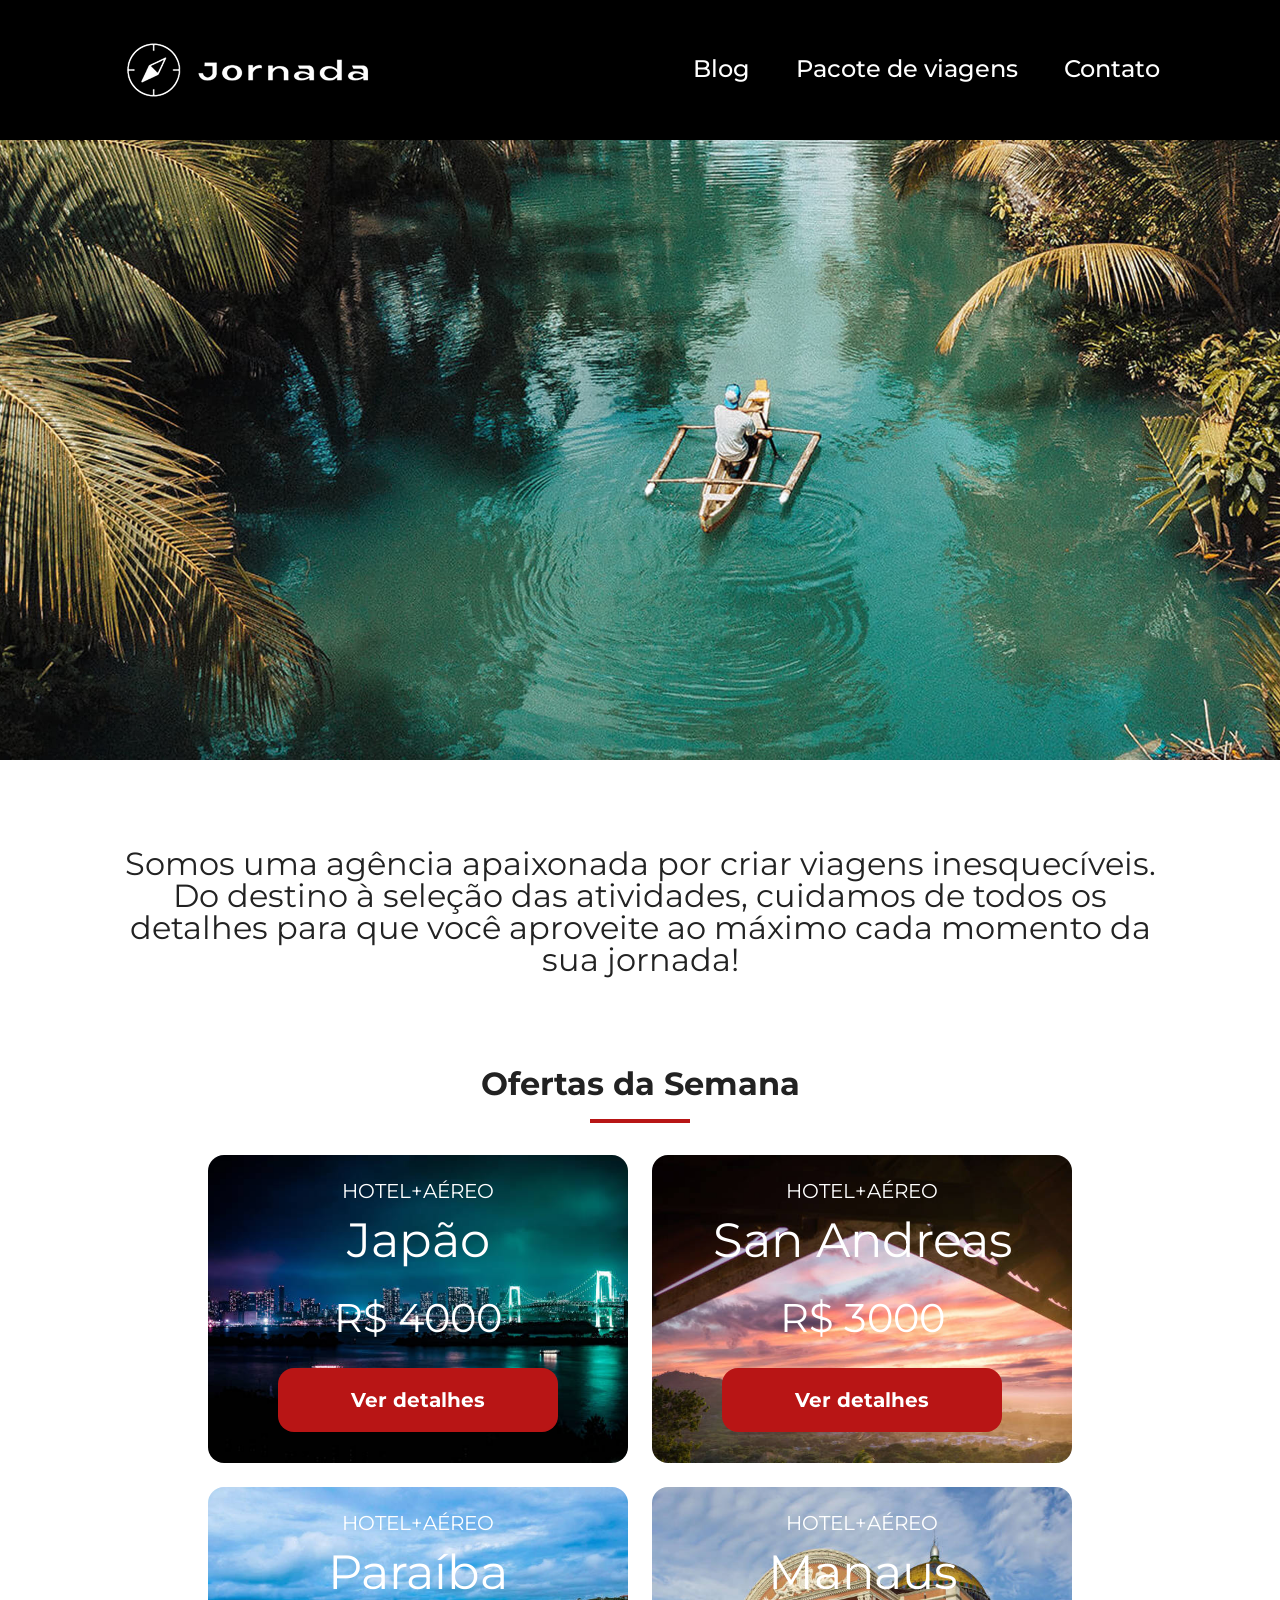
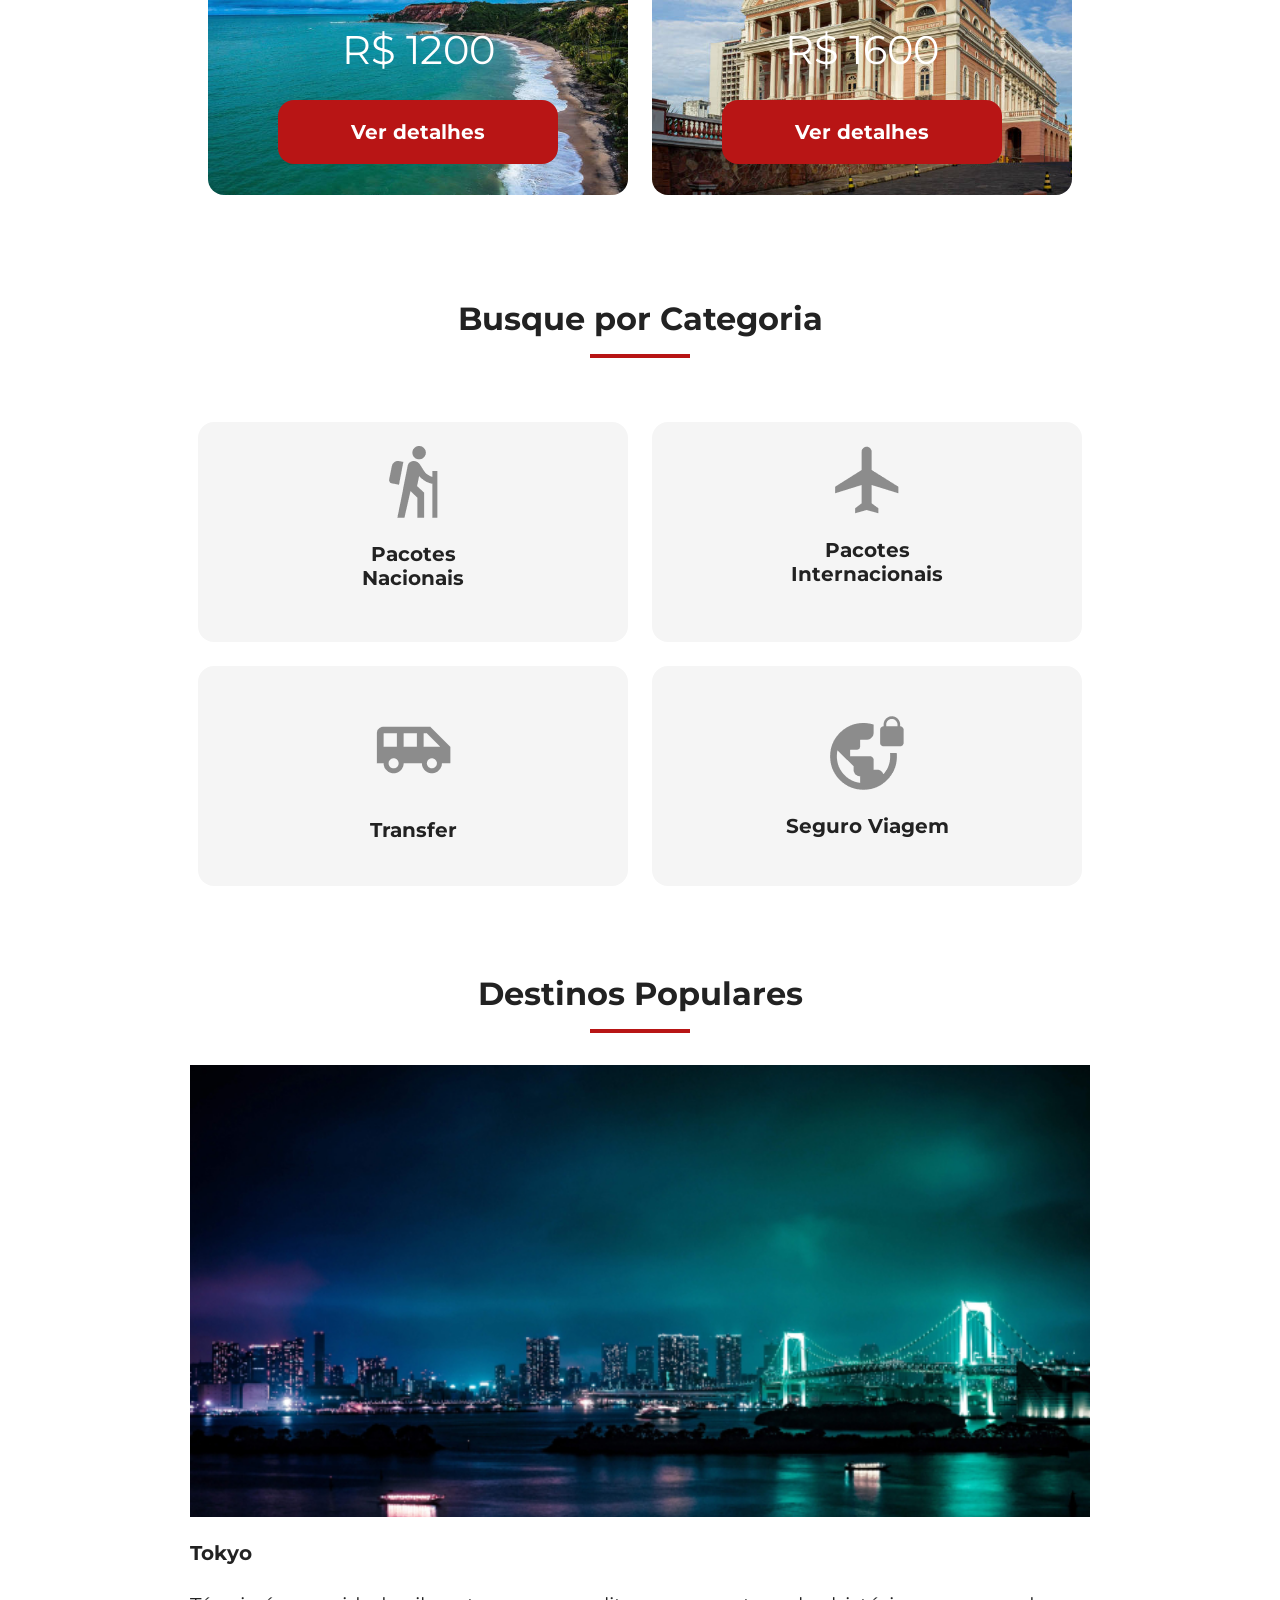
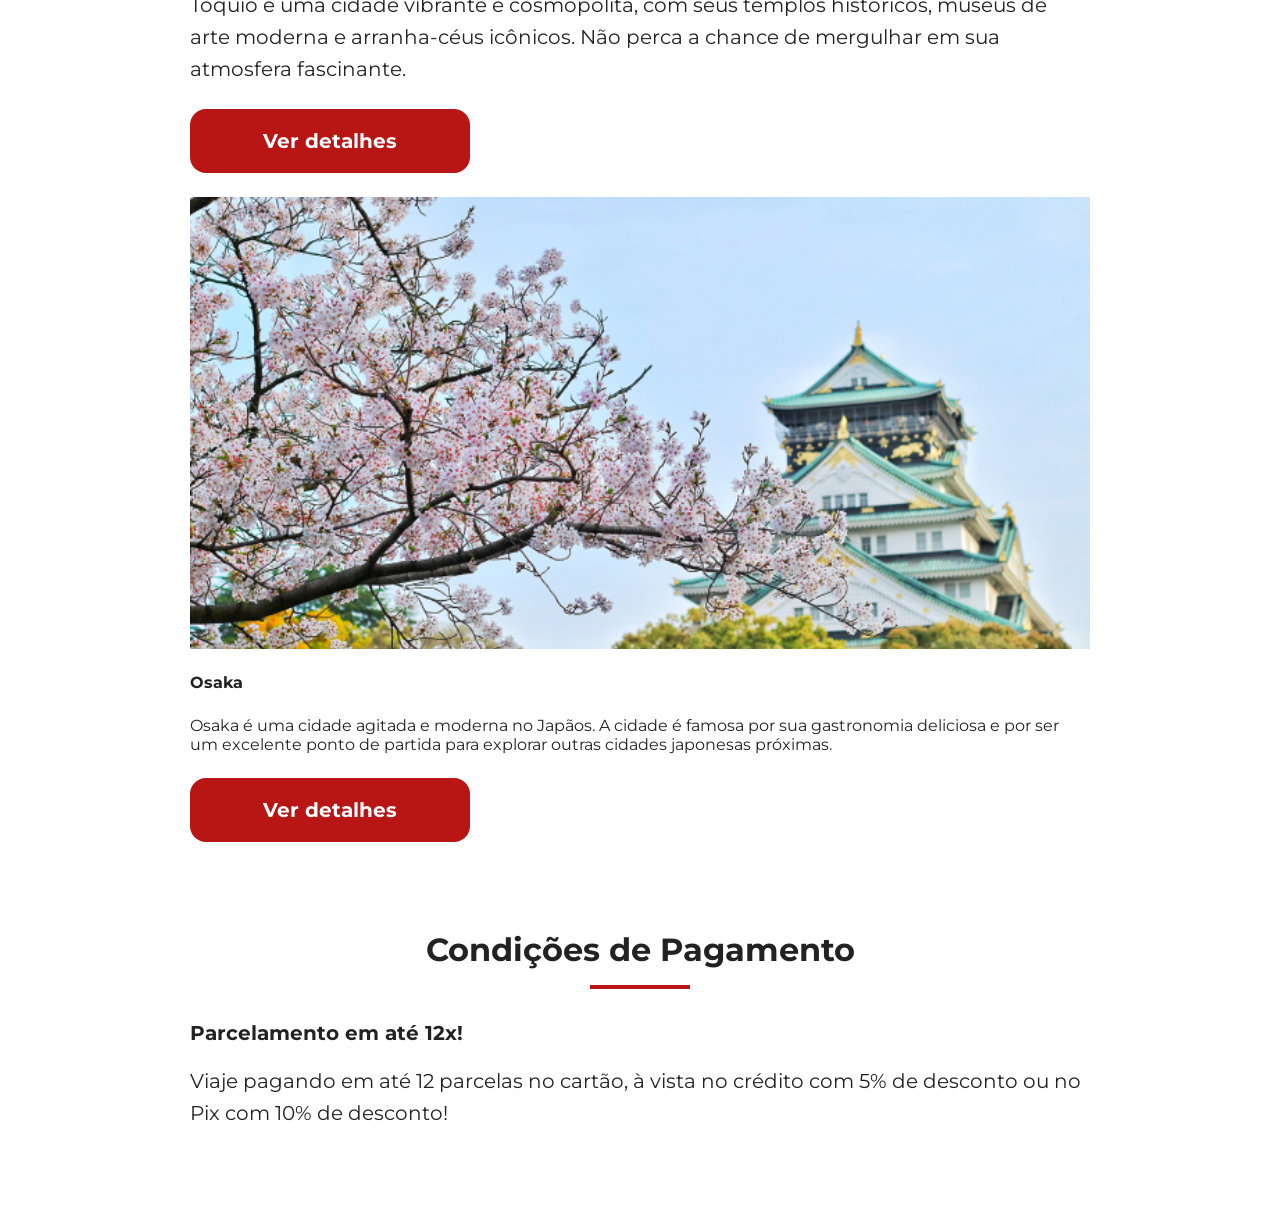
==== index.html @ ebe8dda8 "Reutiliza estilos de textos" ====
<!doctype html>
<html lang="pt-BR">
  <head>
    <meta charset="UTF-8" />
    <meta name="viewport" content="width=device-width, initial-scale=1.0" />
    <link rel="stylesheet" href="./css/style.css" />
    <title>Jornada Viagens</title>
  </head>
  <body>
    <header class="main-header">
      <a href="index.html" class="logo" title="voltar para a página inicial">
        <img
          class="img-mobile"
          src="./img/bussola-jornada-branca.png"
          alt="Bussola do logo Jornada Viagens na cor branca"
        />
        <img
          class="img-desktop"
          src="./img/bussola-texto-jornada-branca.png"
          alt="Logo Jornada Viagens na cor branca"
        />
      </a>
      <div class="navigation-menu">
        <label for="menu">
          <img src="./img/menu.png" alt="menu" />
        </label>
        <input type="checkbox" id="menu" hidden />
        <nav>
          <ul class="list-links">
            <li>
              <a href="blog.html" target="_blank" title="Acessar o blog"
                >Blog</a
              >
            </li>
            <li>
              <a
                href="pacotes.html"
                target="_blank"
                title="Ver pacotes de viagem"
                >Pacote de viagens</a
              >
            </li>
            <li>
              <a href="contato.html" target="_blank" title="Entrar em contato"
                >Contato</a
              >
            </li>
          </ul>
        </nav>
      </div>
    </header>
    <section class="hero">
      <div class="hero-img"></div>
      <h2>
        Somos uma agência apaixonada por criar viagens inesquecíveis. Do destino
        à seleção das atividades, cuidamos de todos os detalhes para que você
        aproveite ao máximo cada momento da sua jornada!
      </h2>
    </section>
    <section class="offers">
      <div class="section-title">
        <h2>Ofertas da Semana</h2>
        <hr />
      </div>
      <div class="offers-cards">
        <article class="card japao">
          <header>
            <p>HOTEL+AÉREO</p>
            <h3>
              Japão <br />
              <span>R$ 4000</span>
            </h3>
          </header>
          <footer>
            <a href="#" class="button">Ver detalhes</a>
          </footer>
        </article>
        <article class="card san-andreas">
          <header>
            <p>HOTEL+AÉREO</p>
            <h3>
              San Andreas <br />
              <span>R$ 3000</span>
            </h3>
          </header>
          <footer>
            <a href="#" class="button">Ver detalhes</a>
          </footer>
        </article>
        <article class="card paraiba">
          <header>
            <p>HOTEL+AÉREO</p>
            <h3>
              Paraíba <br />
              <span>R$ 1200</span>
            </h3>
          </header>
          <footer>
            <a href="#" class="button">Ver detalhes</a>
          </footer>
        </article>
        <article class="card manaus">
          <header>
            <p>HOTEL+AÉREO</p>
            <h3>
              Manaus <br />
              <span>R$ 1600</span>
            </h3>
          </header>
          <footer>
            <a href="#" class="button">Ver detalhes</a>
          </footer>
        </article>
      </div>
    </section>
    <section class="categories">
      <div class="section-title">
        <h2>Busque por Categoria</h2>
        <hr />
      </div>
      <div class="categories-cards">
        <a
          class="card"
          href="#"
          target="_blank"
          title="Busque pela categoria Pacotes Nacionais"
        >
          <img
            src="img/icone-caminhada.png"
            alt="ícone cinza representando uma pessoa fazendo tracking"
          />
          <h3 class="content-title">
            Pacotes <br />
            Nacionais
          </h3>
        </a>

        <a
          class="card"
          href="#"
          target="_blank"
          title="Busque pela categoria Pacotes Internacionais"
        >
          <img
            src="img/icone-aviao.png"
            alt="ícone cinza representando um avião"
          />
          <h3 class="content-title">
            Pacotes <br />
            Internacionais
          </h3>
        </a>
        <a
          class="card single-line transfer"
          href="#"
          target="_blank"
          title="Busque pela categoria Transfer"
        >
          <img
            src="img/icone-onibus.png"
            alt="ícone cinza representando um ônibus"
          />
          <h3 class="content-title">Transfer</h3>
        </a>
        <a
          class="card single-line"
          href="#"
          target="_blank"
          title="Busque pela categoria Seguro Viagem"
        >
          <img
            src="img/icone-planeta.png"
            alt="ícone cinza representando o planeta terra com um cadeado"
          />
          <h3 class="content-title">Seguro Viagem</h3>
        </a>
      </div>
    </section>
    <section class="destinations">
      <div class="section-title">
        <h2>Destinos Populares</h2>
        <hr />
      </div>
      <div class="destination-items">
        <article class="item tokyo">
          <header>
            <div class="img-item"></div>
            <h4 class="content-title">Tokyo</h4>
          </header>
          <p class="content-text">
            Tóquio é uma cidade vibrante e cosmopolita, com seus templos
            históricos, museus de arte moderna e arranha-céus icônicos. Não
            perca a chance de mergulhar em sua atmosfera fascinante.
          </p>
          <footer>
            <a
              href="#"
              class="button"
              target="_blank"
              title="Veja mais detalhes do destino Tokyo"
              >Ver detalhes</a
            >
          </footer>
        </article>
        <article class="item osaka">
          <header>
            <div class="img-item"></div>
            <h4>Osaka</h4>
          </header>
          <p>
            Osaka é uma cidade agitada e moderna no Japãos. A cidade é famosa
            por sua gastronomia deliciosa e por ser um excelente ponto de
            partida para explorar outras cidades japonesas próximas.
          </p>
          <footer>
            <a
              href="#"
              class="button"
              target="_blank"
              title="Veja mais detalhes do destino Osaka"
              >Ver detalhes</a
            >
          </footer>
        </article>
      </div>
    </section>
    <section class="payments">
      <div class="section-title">
        <h2>Condições de Pagamento</h2>
        <hr />
      </div>
      <div class="text-content">
        <h3 class="content-title">Parcelamento em até 12x!</h3>
        <p class="content-text">
          Viaje pagando em até 12 parcelas no cartão, à vista no crédito com 5%
          de desconto ou no Pix com 10% de desconto!
        </p>
      </div>
      <div class="image-content">
        <div class="image bag"></div>
        <div class="image passport"></div>
        <div class="image people"></div>
      </div>
    </section>
  </body>
</html>
---- css/style.css ----
@import url(global.css);
@import url(header.css);
@import url(hero.css);
@import url(offers.css);
@import url(categories.css);
@import url(destinations.css);
@import url(payments.css);
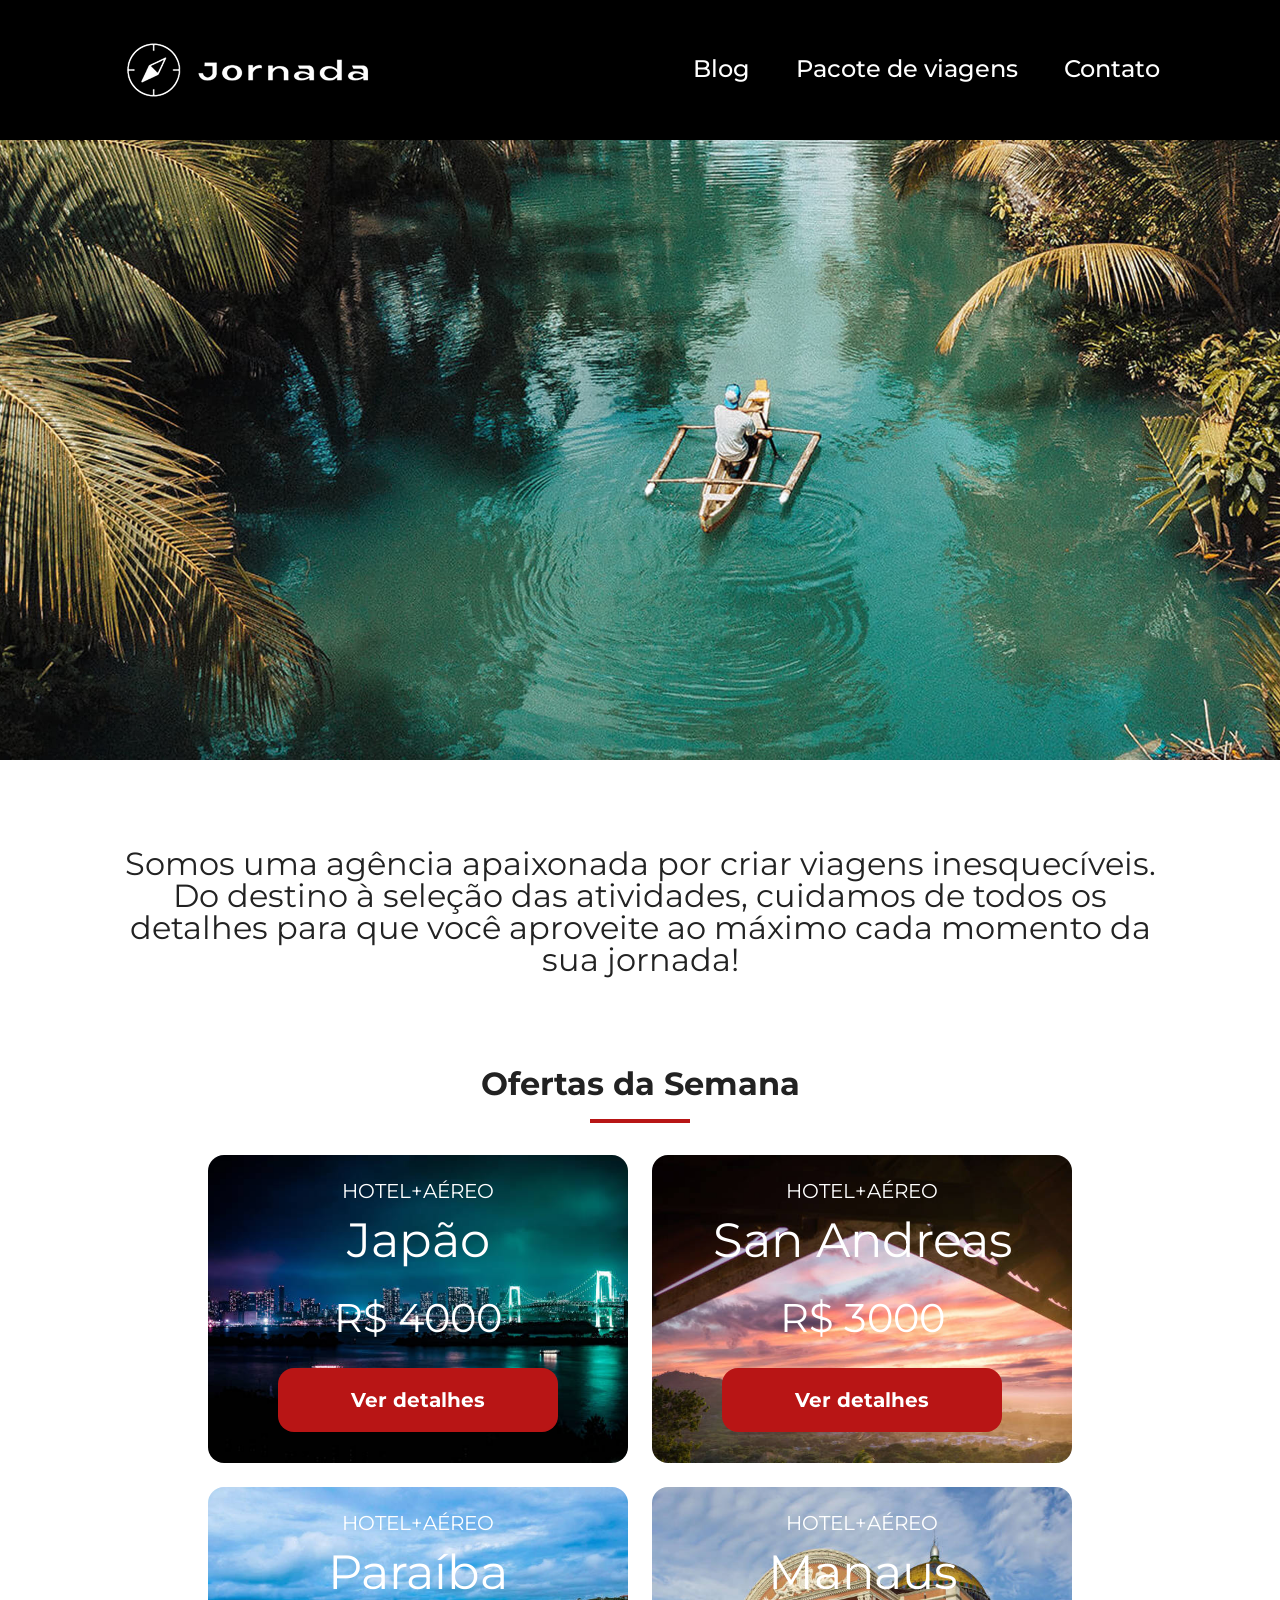
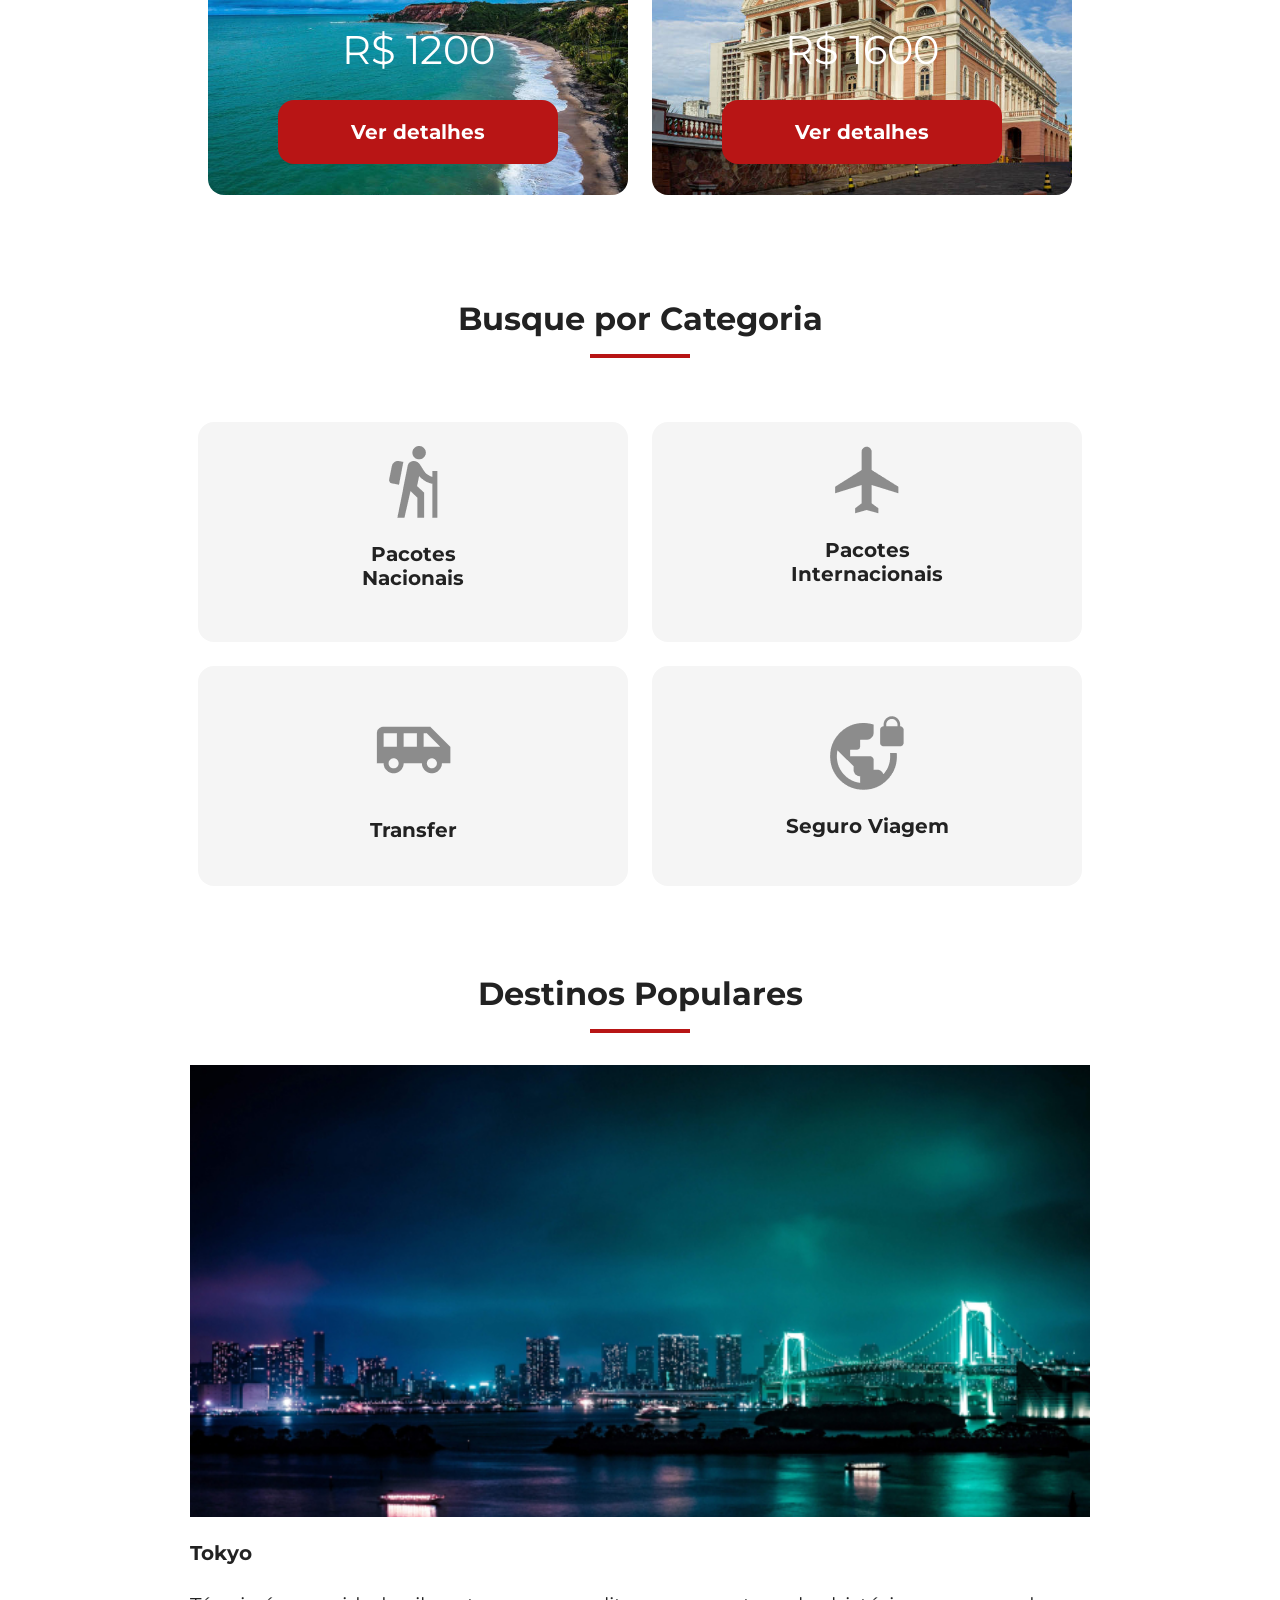
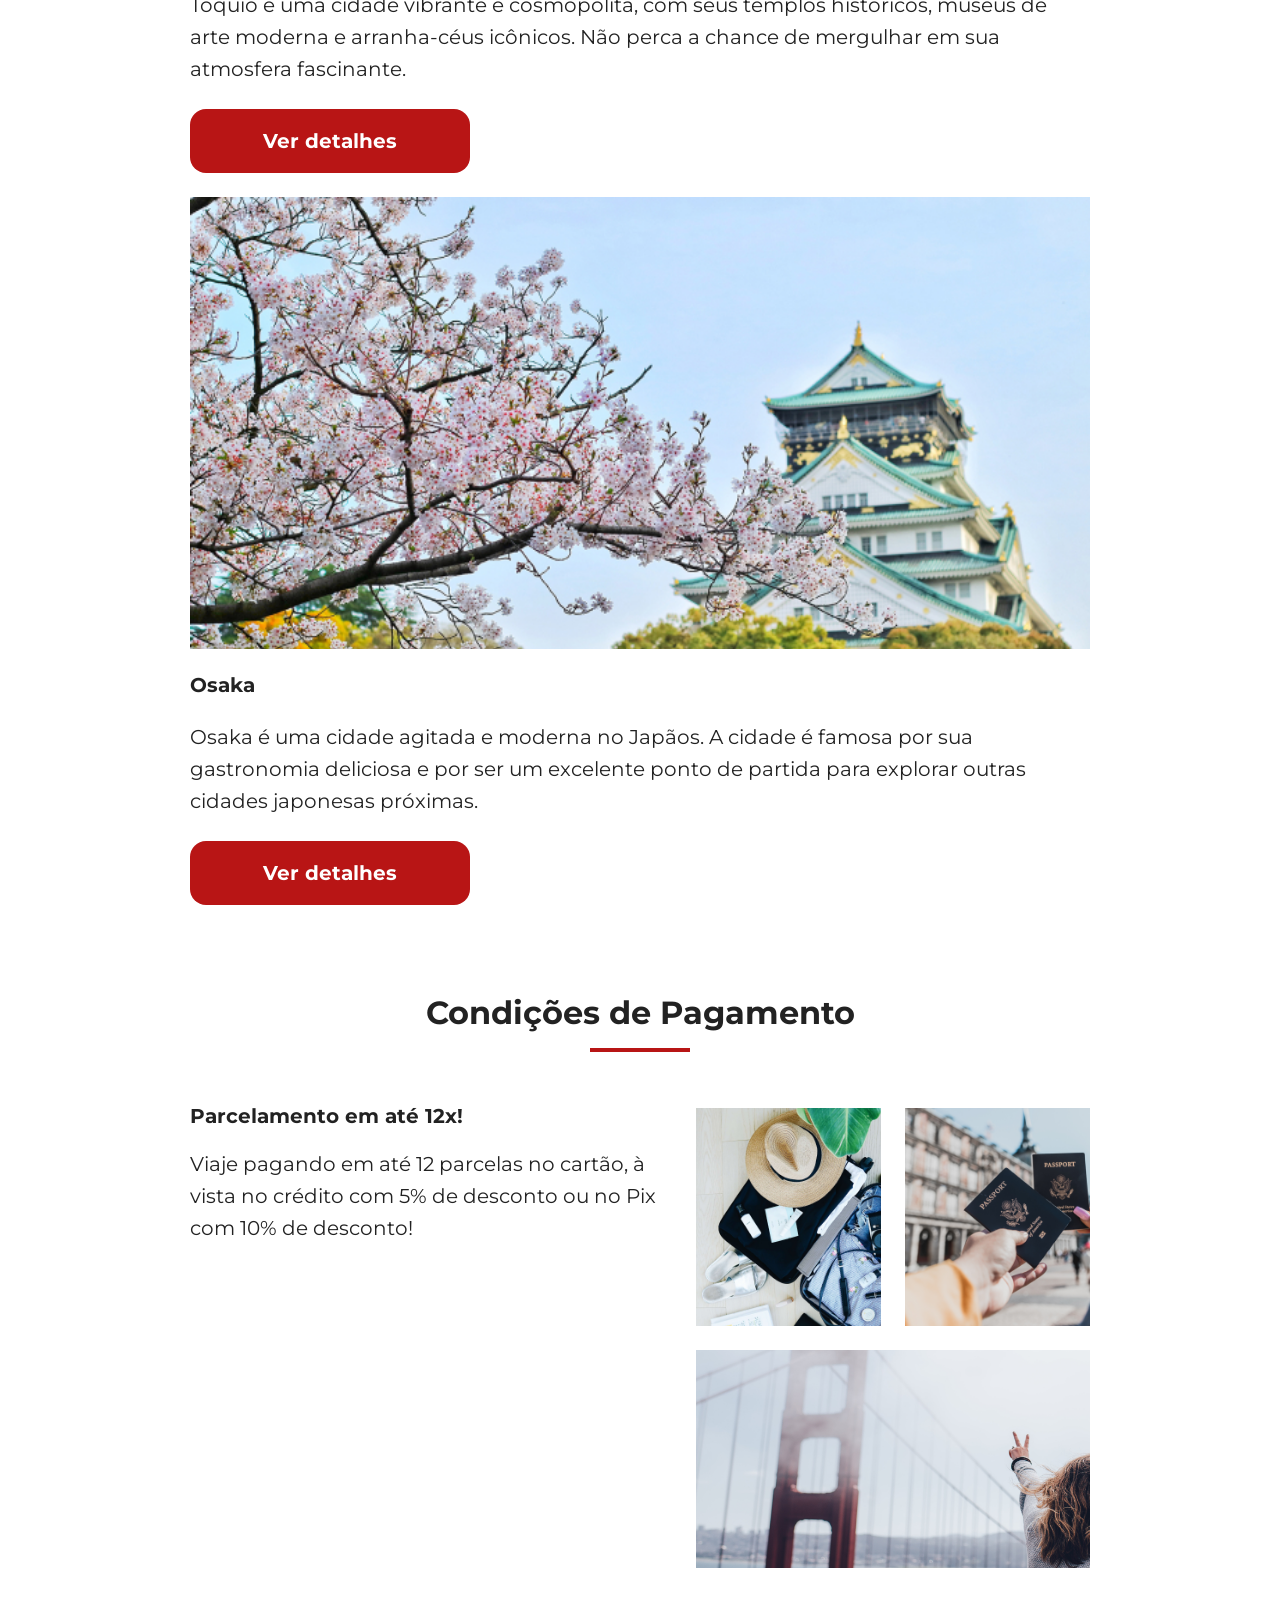
==== commit d8e36bc7: "Finaliza sessao de condicao de pagamentos" ====
--- a/index.html
+++ b/index.html
@@ -205,9 +205,9 @@
         <article class="item osaka">
           <header>
             <div class="img-item"></div>
-            <h4>Osaka</h4>
-          </header>
-          <p>
+            <h4 class="content-title">Osaka</h4>
+          </header>
+          <p class="content-text">
             Osaka é uma cidade agitada e moderna no Japãos. A cidade é famosa
             por sua gastronomia deliciosa e por ser um excelente ponto de
             partida para explorar outras cidades japonesas próximas.
@@ -229,17 +229,19 @@
         <h2>Condições de Pagamento</h2>
         <hr />
       </div>
-      <div class="text-content">
-        <h3 class="content-title">Parcelamento em até 12x!</h3>
-        <p class="content-text">
-          Viaje pagando em até 12 parcelas no cartão, à vista no crédito com 5%
-          de desconto ou no Pix com 10% de desconto!
-        </p>
-      </div>
-      <div class="image-content">
-        <div class="image bag"></div>
-        <div class="image passport"></div>
-        <div class="image people"></div>
+      <div class="content-container">
+        <div class="text-content">
+          <h3 class="content-title">Parcelamento em até 12x!</h3>
+          <p class="content-text">
+            Viaje pagando em até 12 parcelas no cartão, à vista no crédito com
+            5% de desconto ou no Pix com 10% de desconto!
+          </p>
+        </div>
+        <div class="image-gallery">
+          <div class="image bag"></div>
+          <div class="image passport"></div>
+          <div class="image people colspan-2"></div>
+        </div>
       </div>
     </section>
   </body>
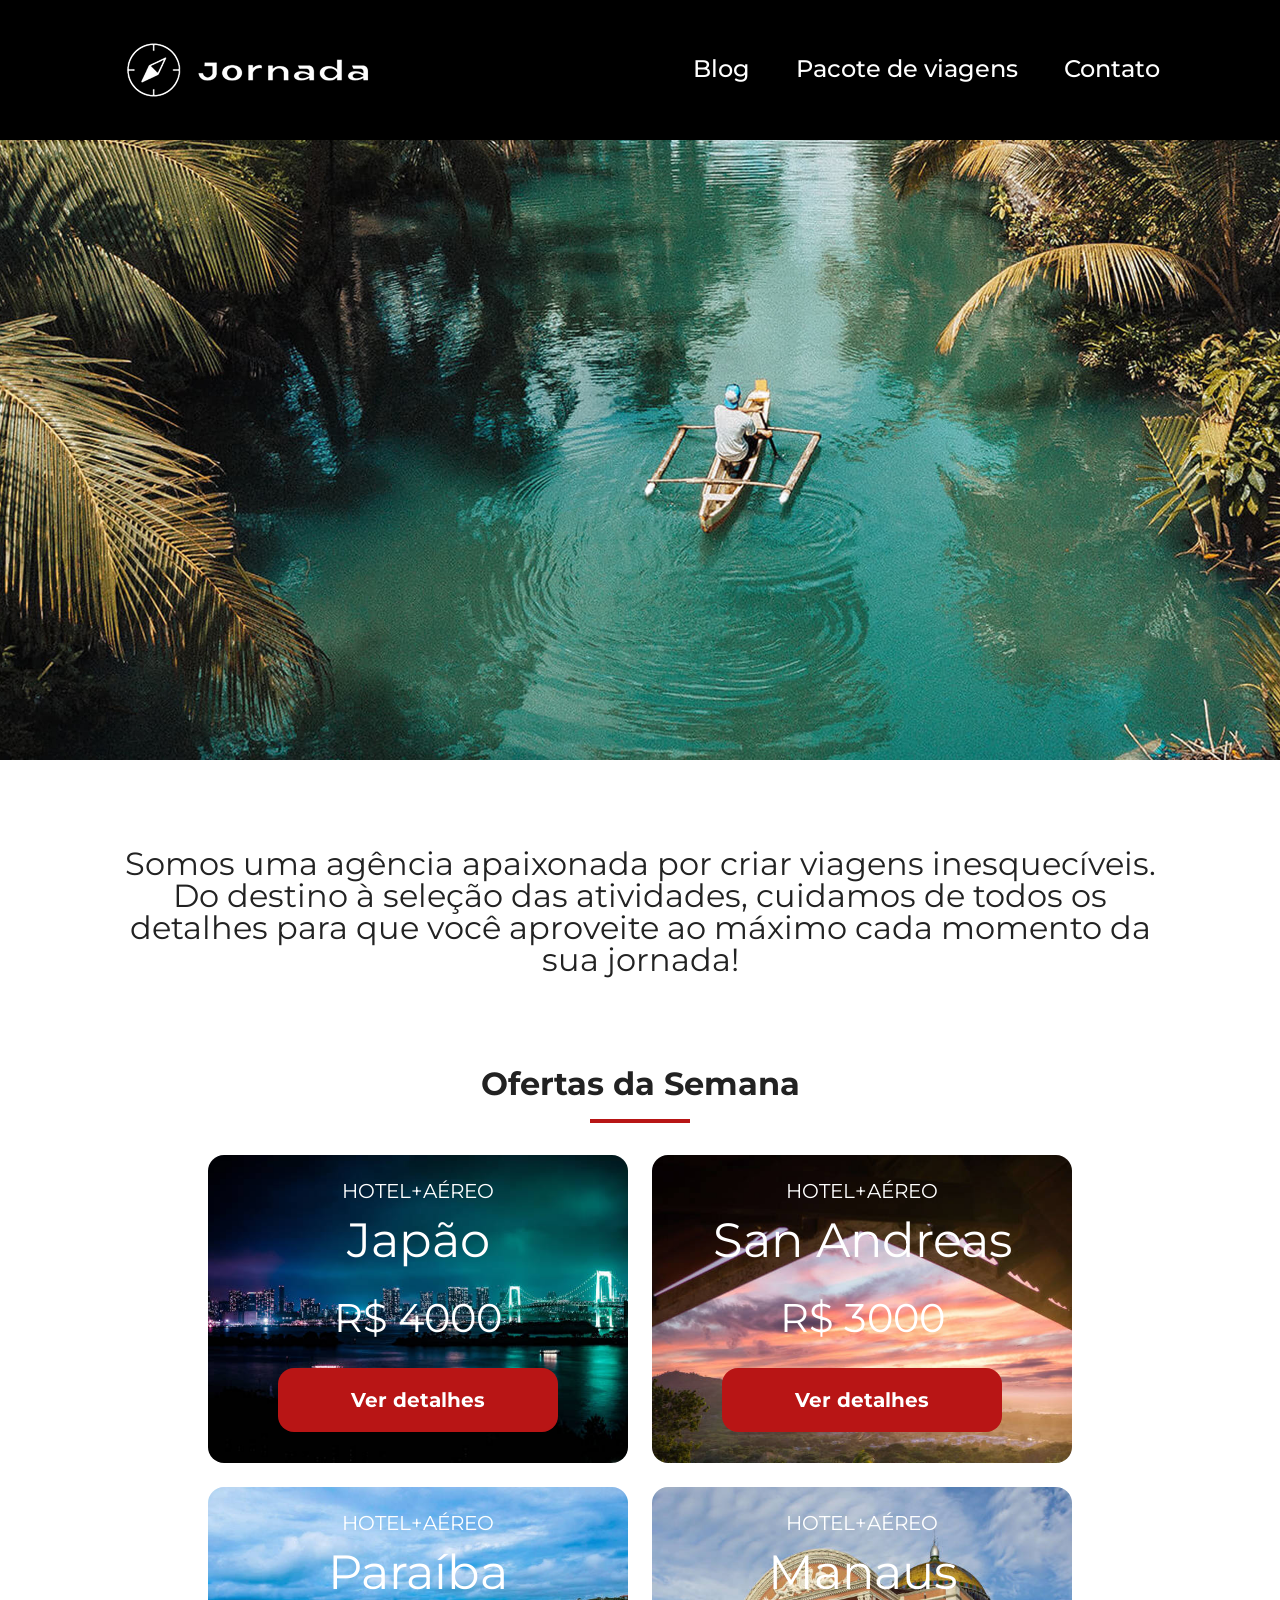
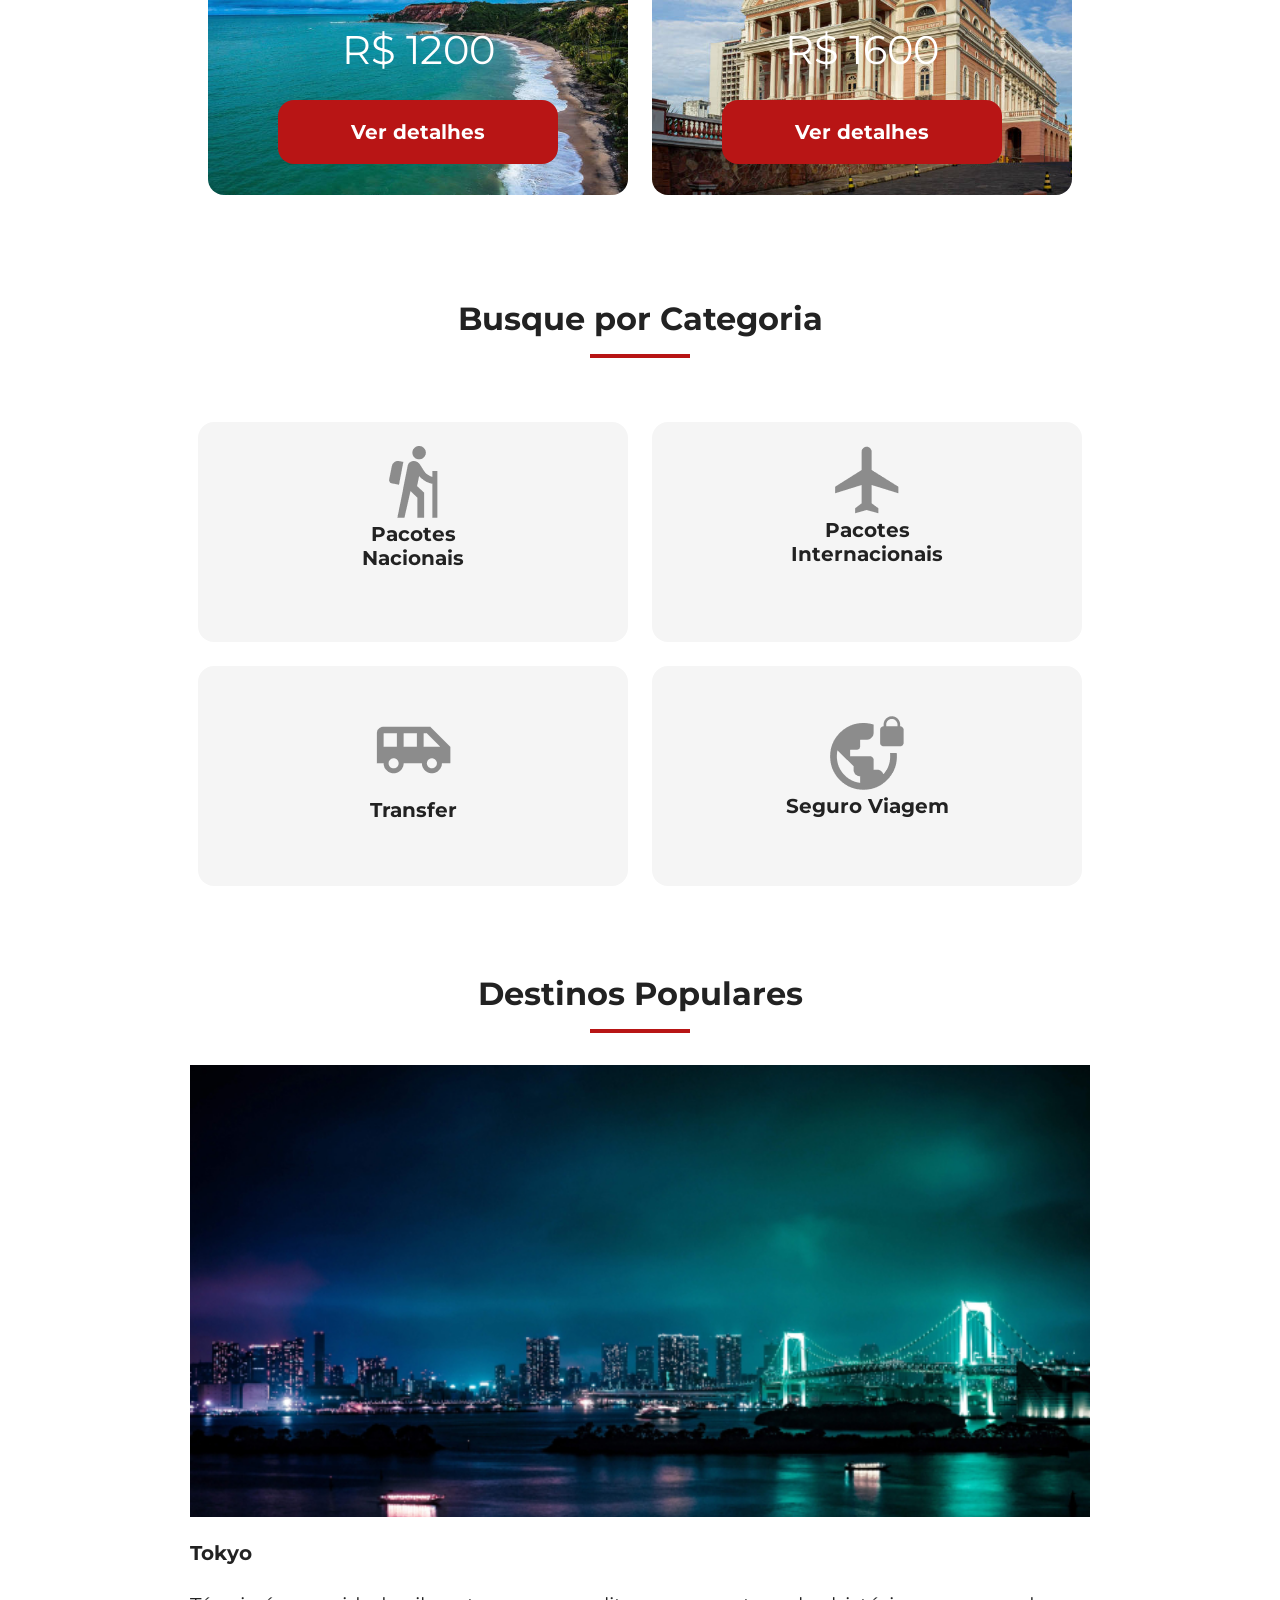
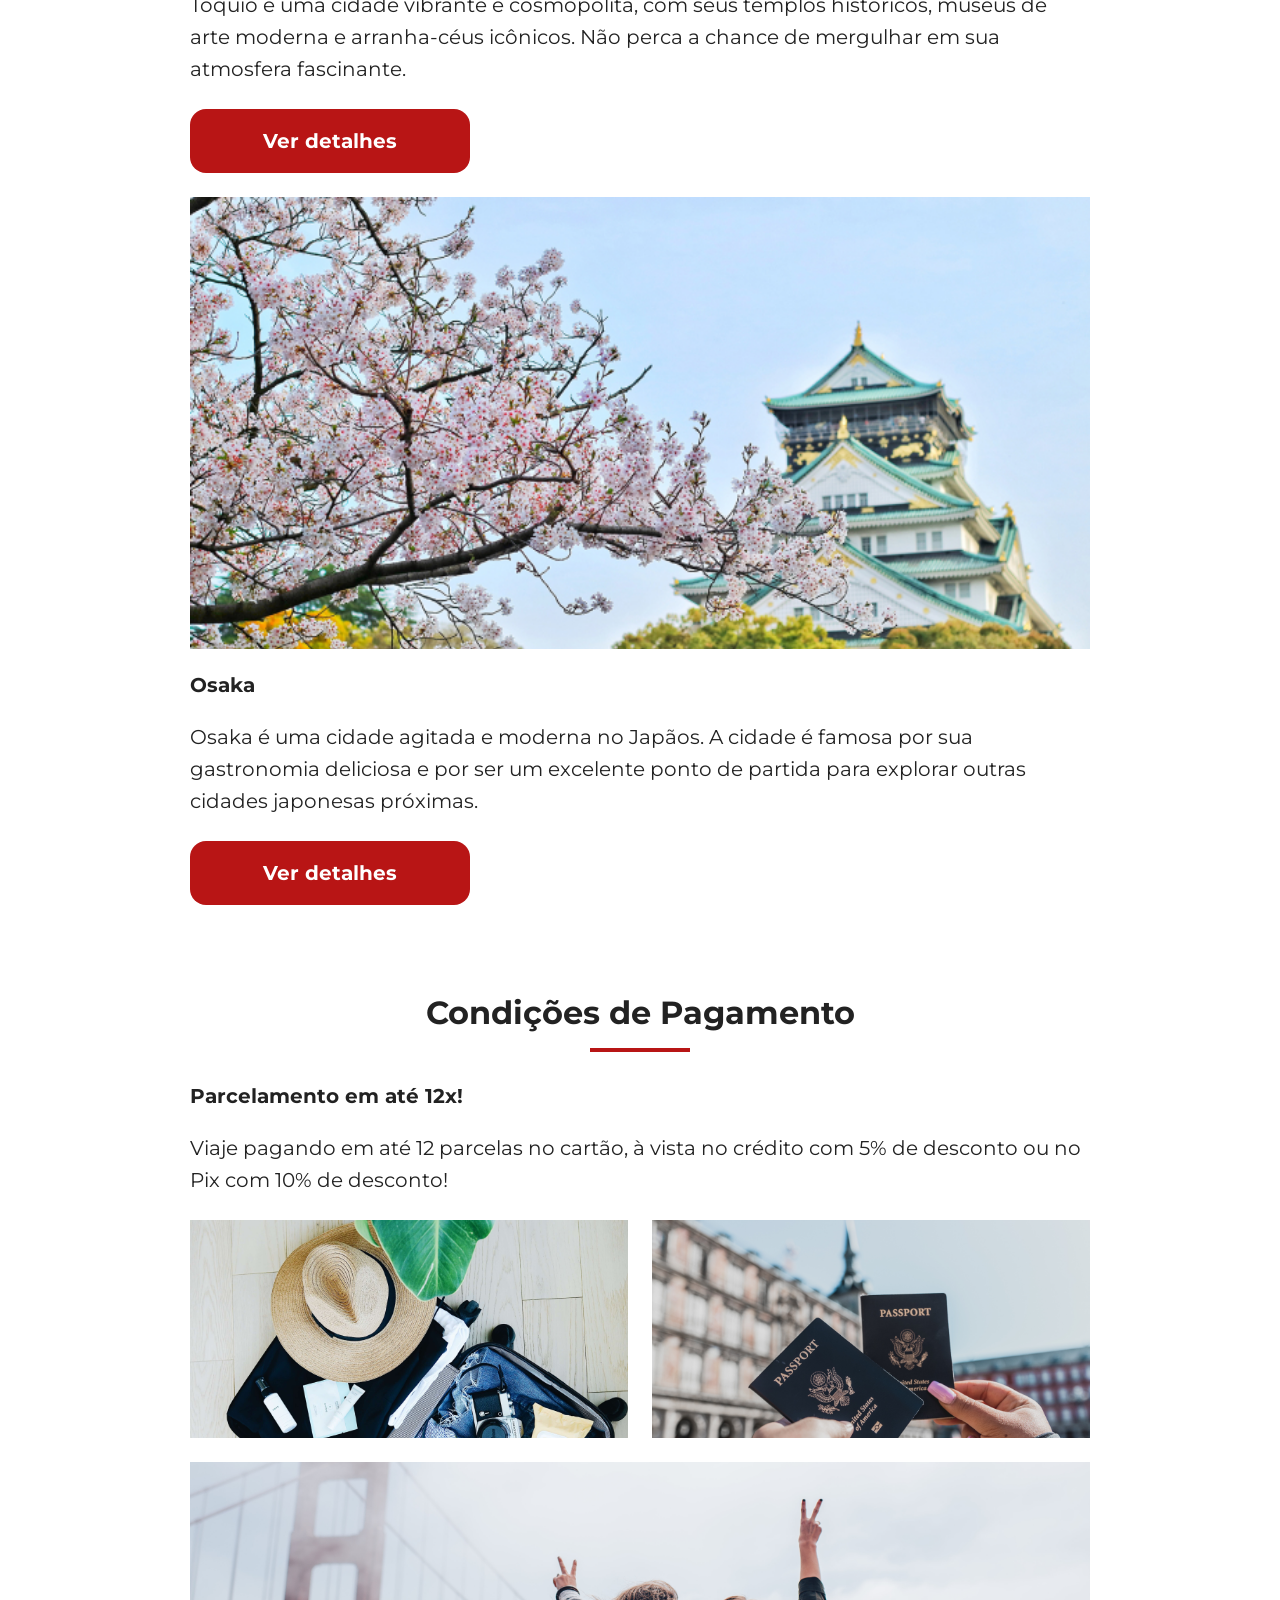
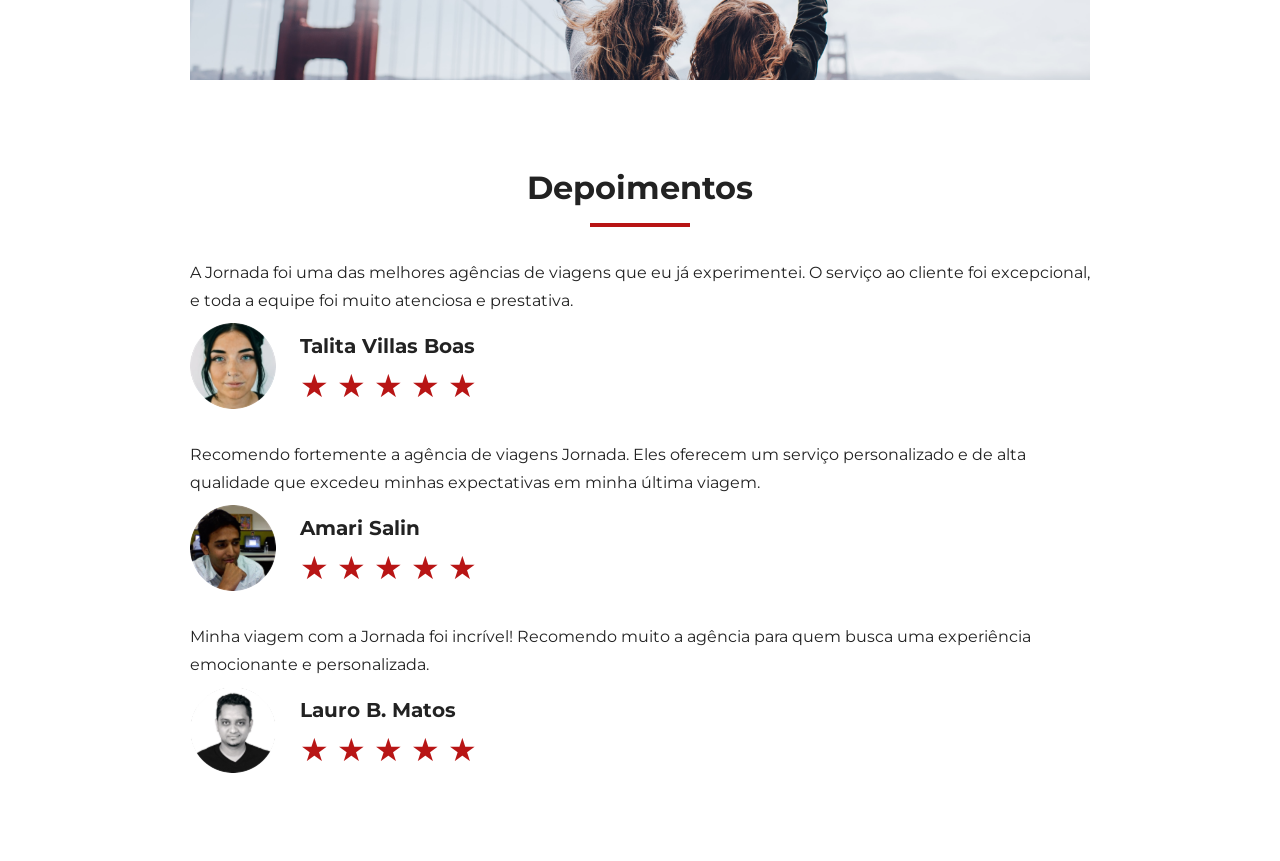
==== commit b081eb15: "Finaliza estilos do mobile" ====
--- a/index.html
+++ b/index.html
@@ -244,5 +244,87 @@
         </div>
       </div>
     </section>
+    <section class="testimonials">
+      <div class="section-title">
+        <h2>Depoimentos</h2>
+        <hr />
+      </div>
+      <div class="testimonial-container">
+        <article>
+          <header>
+            <p>
+              A Jornada foi uma das melhores agências de viagens que eu já
+              experimentei. O serviço ao cliente foi excepcional, e toda a
+              equipe foi muito atenciosa e prestativa.
+            </p>
+          </header>
+          <footer>
+            <img
+              src="img/avatar-talita.png"
+              alt="imagem de perfil da cliente Talita Villas Boas"
+            />
+            <div class="profile-content">
+              <h4>Talita Villas Boas</h4>
+              <div class="rating">
+                <span class="star"> ★ </span>
+                <span class="star"> ★ </span>
+                <span class="star"> ★ </span>
+                <span class="star"> ★ </span>
+                <span class="star"> ★ </span>
+              </div>
+            </div>
+          </footer>
+        </article>
+        <article>
+          <header>
+            <p>
+              Recomendo fortemente a agência de viagens Jornada. Eles oferecem
+              um serviço personalizado e de alta qualidade que excedeu minhas
+              expectativas em minha última viagem.
+            </p>
+          </header>
+          <footer>
+            <img
+              src="img/avatar-amari.png"
+              alt="imagem de perfil do cliente Amari Salin"
+            />
+            <div class="profile-content">
+              <h4>Amari Salin</h4>
+              <div class="rating">
+                <span class="star"> ★ </span>
+                <span class="star"> ★ </span>
+                <span class="star"> ★ </span>
+                <span class="star"> ★ </span>
+                <span class="star"> ★ </span>
+              </div>
+            </div>
+          </footer>
+        </article>
+        <article>
+          <header>
+            <p>
+              Minha viagem com a Jornada foi incrível! Recomendo muito a agência
+              para quem busca uma experiência emocionante e personalizada.
+            </p>
+          </header>
+          <footer>
+            <img
+              src="img/avatar-lauro.png"
+              alt="imagem de perfil do cliente Lauro B. Matos"
+            />
+            <div class="profile-content">
+              <h4>Lauro B. Matos</h4>
+              <div class="rating">
+                <span class="star"> ★ </span>
+                <span class="star"> ★ </span>
+                <span class="star"> ★ </span>
+                <span class="star"> ★ </span>
+                <span class="star"> ★ </span>
+              </div>
+            </div>
+          </footer>
+        </article>
+      </div>
+    </section>
   </body>
 </html>
--- a/css/style.css
+++ b/css/style.css
@@ -5,3 +5,4 @@
 @import url(categories.css);
 @import url(destinations.css);
 @import url(payments.css);
+@import url(testimonials.css);
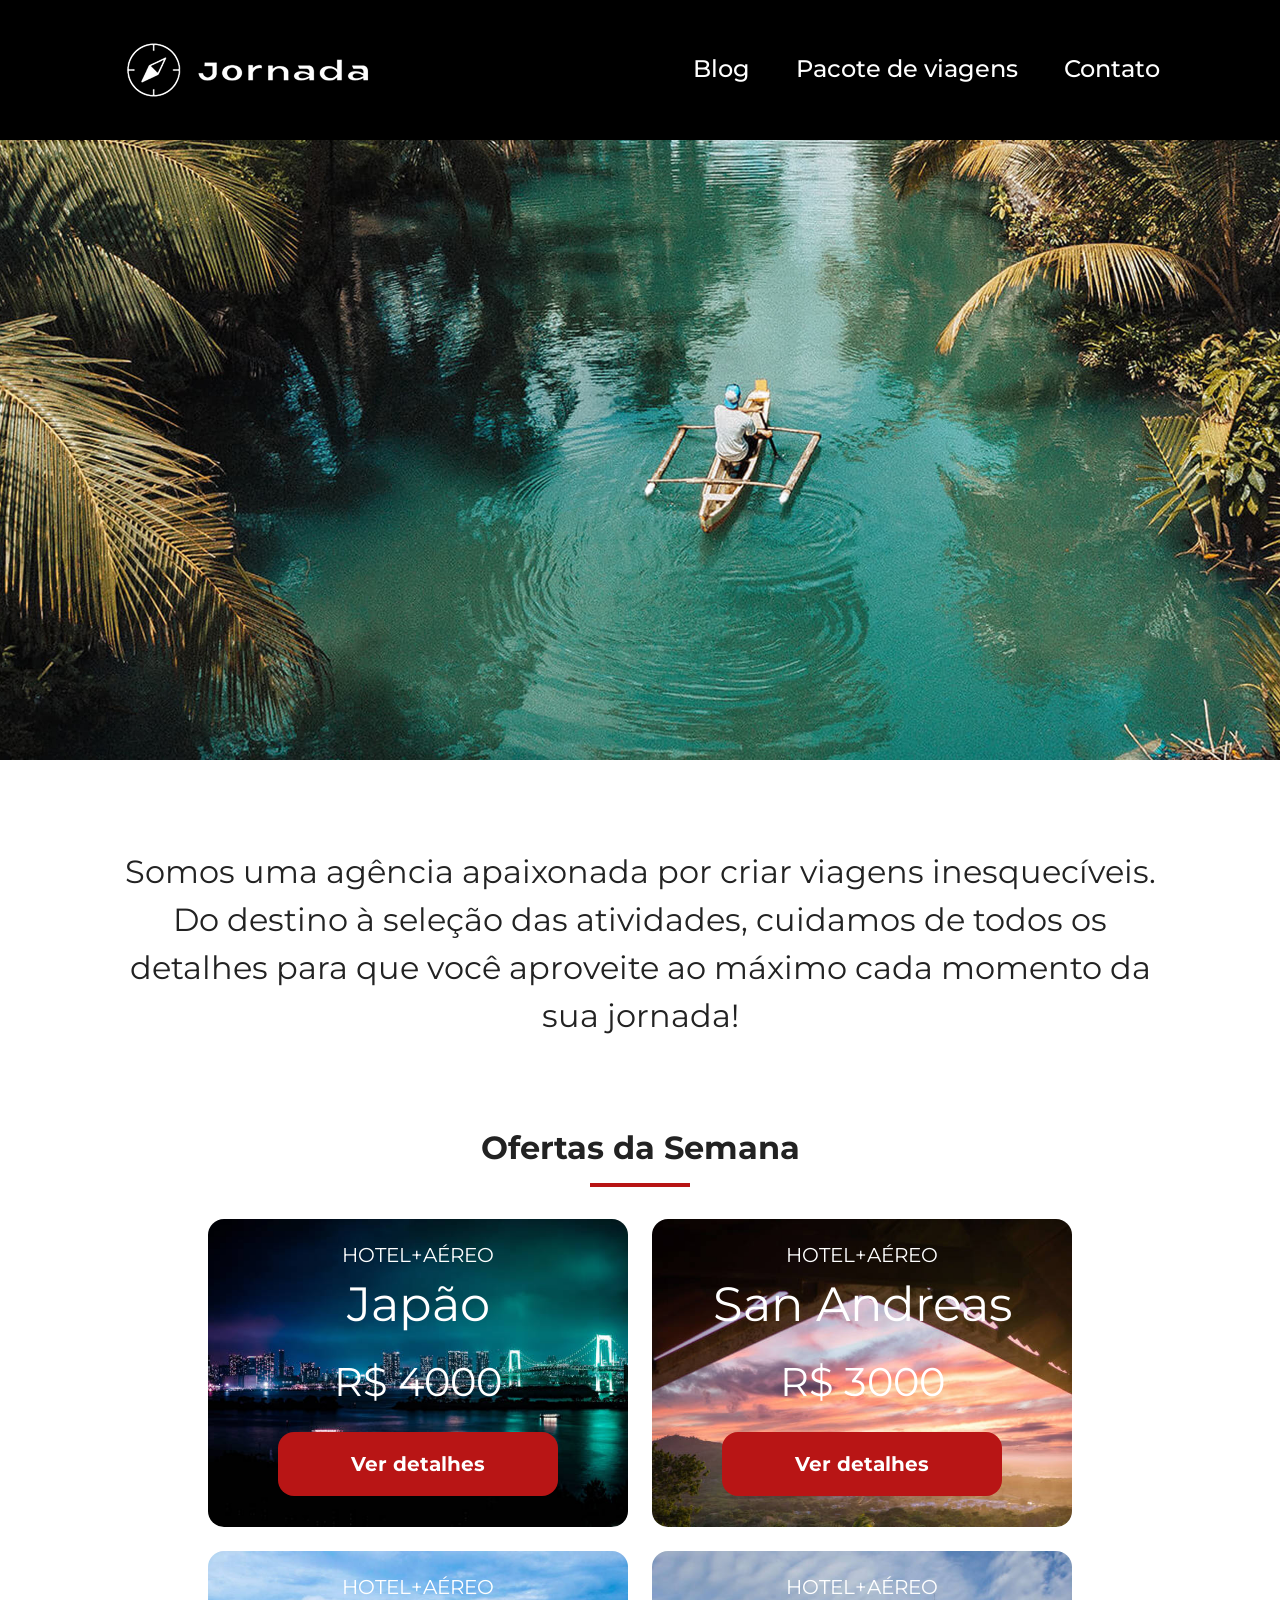
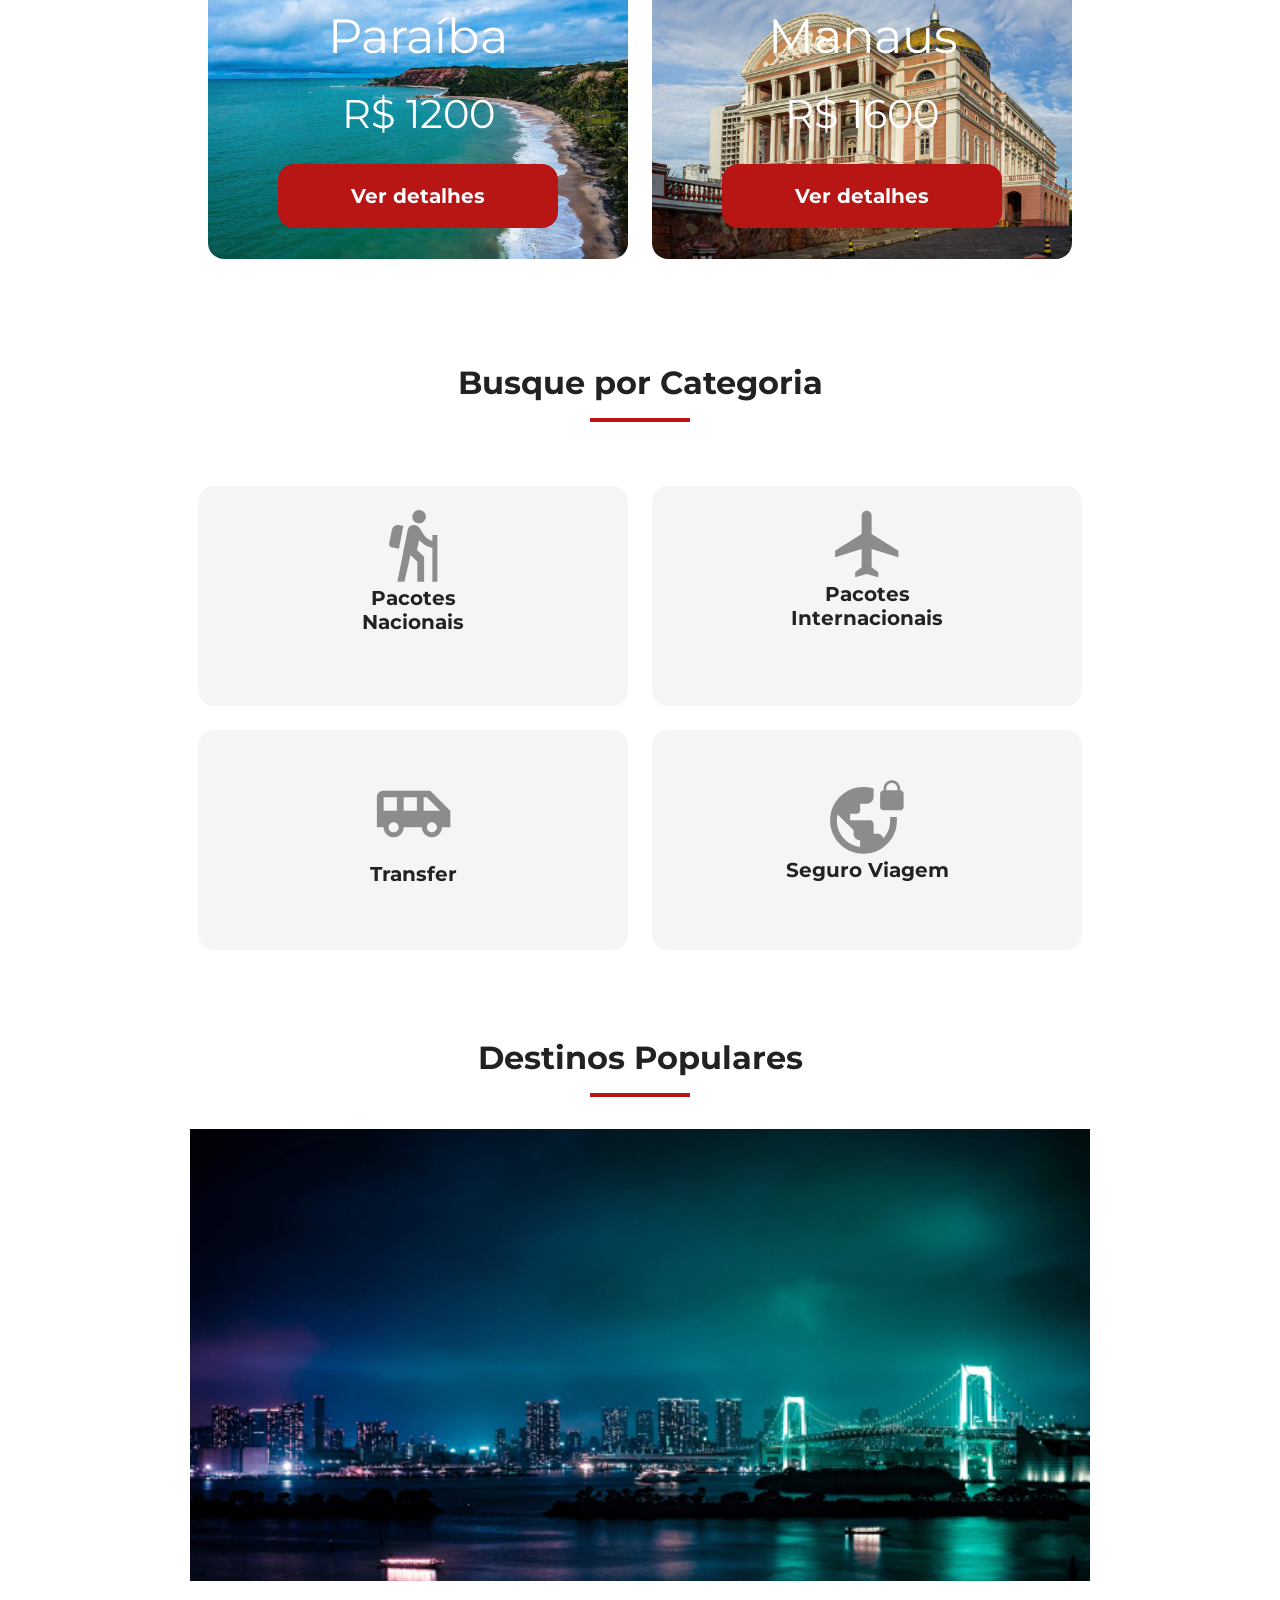
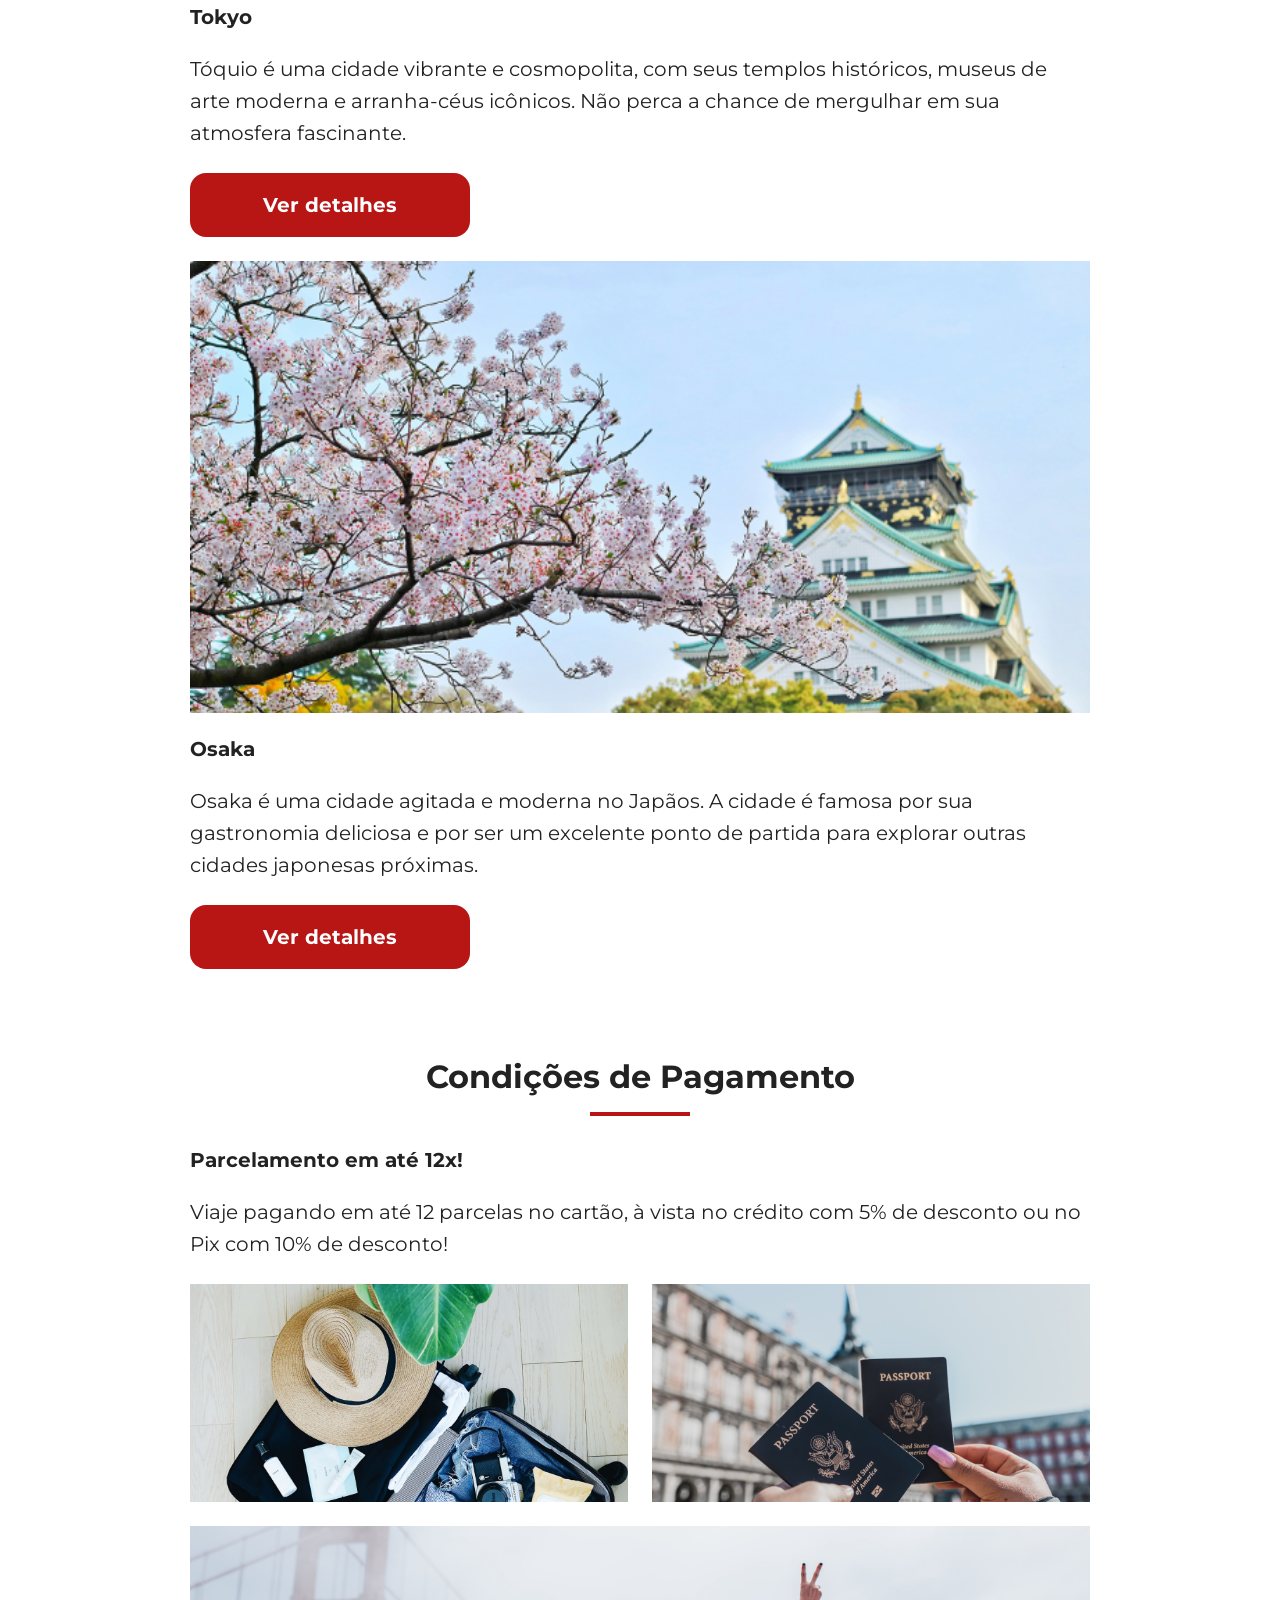
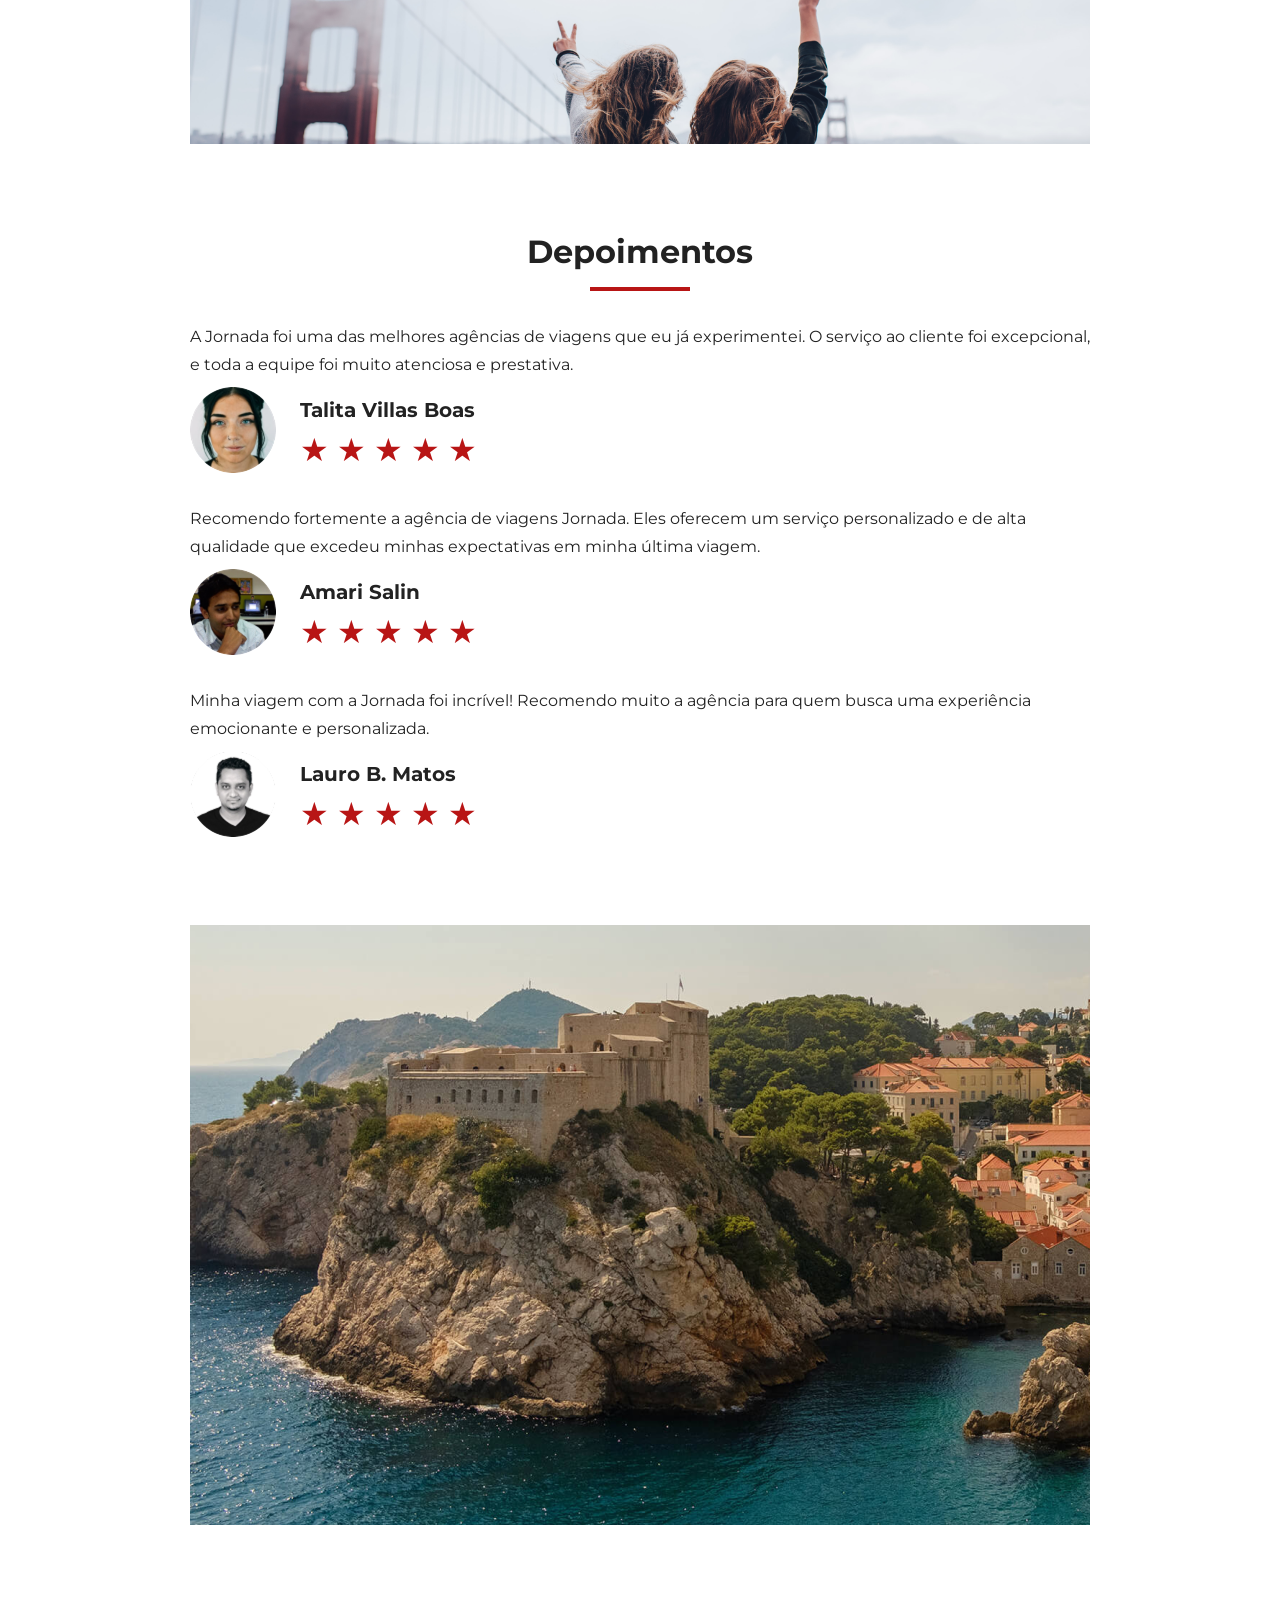
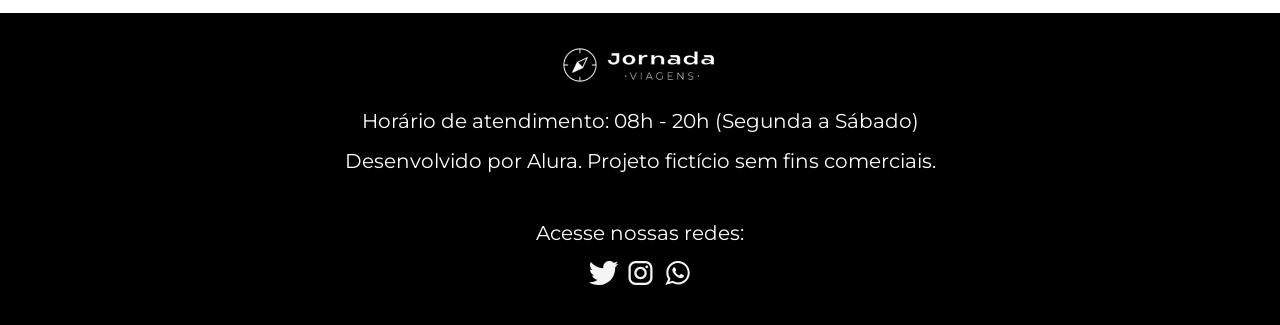
==== commit 4d7d7c45: "Adiciona footer e melhorias de acessibilidade" ====
--- a/index.html
+++ b/index.html
@@ -185,7 +185,7 @@
         <article class="item tokyo">
           <header>
             <div class="img-item"></div>
-            <h4 class="content-title">Tokyo</h4>
+            <h3 class="content-title">Tokyo</h3>
           </header>
           <p class="content-text">
             Tóquio é uma cidade vibrante e cosmopolita, com seus templos
@@ -205,7 +205,7 @@
         <article class="item osaka">
           <header>
             <div class="img-item"></div>
-            <h4 class="content-title">Osaka</h4>
+            <h3 class="content-title">Osaka</h3>
           </header>
           <p class="content-text">
             Osaka é uma cidade agitada e moderna no Japãos. A cidade é famosa
@@ -264,7 +264,7 @@
               alt="imagem de perfil da cliente Talita Villas Boas"
             />
             <div class="profile-content">
-              <h4>Talita Villas Boas</h4>
+              <h3>Talita Villas Boas</h3>
               <div class="rating">
                 <span class="star"> ★ </span>
                 <span class="star"> ★ </span>
@@ -289,7 +289,7 @@
               alt="imagem de perfil do cliente Amari Salin"
             />
             <div class="profile-content">
-              <h4>Amari Salin</h4>
+              <h3>Amari Salin</h3>
               <div class="rating">
                 <span class="star"> ★ </span>
                 <span class="star"> ★ </span>
@@ -313,7 +313,7 @@
               alt="imagem de perfil do cliente Lauro B. Matos"
             />
             <div class="profile-content">
-              <h4>Lauro B. Matos</h4>
+              <h3>Lauro B. Matos</h3>
               <div class="rating">
                 <span class="star"> ★ </span>
                 <span class="star"> ★ </span>
@@ -326,5 +326,39 @@
         </article>
       </div>
     </section>
+    <section class="bottom-hero">
+      <div class="hero-img"></div>
+    </section>
+    <footer class="main-footer">
+      <div class="footer-content">
+        <img src="img/logo-footer.png" alt="logo completo Jornada Viagens" />
+        <p>Horário de atendimento: 08h - 20h (Segunda a Sábado)</p>
+        <p>Desenvolvido por Alura. Projeto fictício sem fins comerciais.</p>
+      </div>
+      <div class="footer-social">
+        <p>Acesse nossas redes:</p>
+
+        <a href="#" target="_blank" title="Acesse o Twitter do Jornada Viagens"
+          ><img
+            src="img/icone-twitter.svg"
+            alt="icone do Twitter na cor branca"
+        /></a>
+
+        <a
+          href="#"
+          target="_blank"
+          title="Acesse o Instagram do Jornada Viagens"
+          ><img
+            src="img/icone-instagram.svg"
+            alt="icone do Instagram na cor branca"
+        /></a>
+
+        <a href="#" target="_blank" title="Entre em contato através do whatsapp"
+          ><img
+            src="img/icone-whatsapp.svg"
+            alt="icone do whatsapp na cor branca"
+        /></a>
+      </div>
+    </footer>
   </body>
 </html>
--- a/css/style.css
+++ b/css/style.css
@@ -6,3 +6,4 @@
 @import url(destinations.css);
 @import url(payments.css);
 @import url(testimonials.css);
+@import url(footer.css);
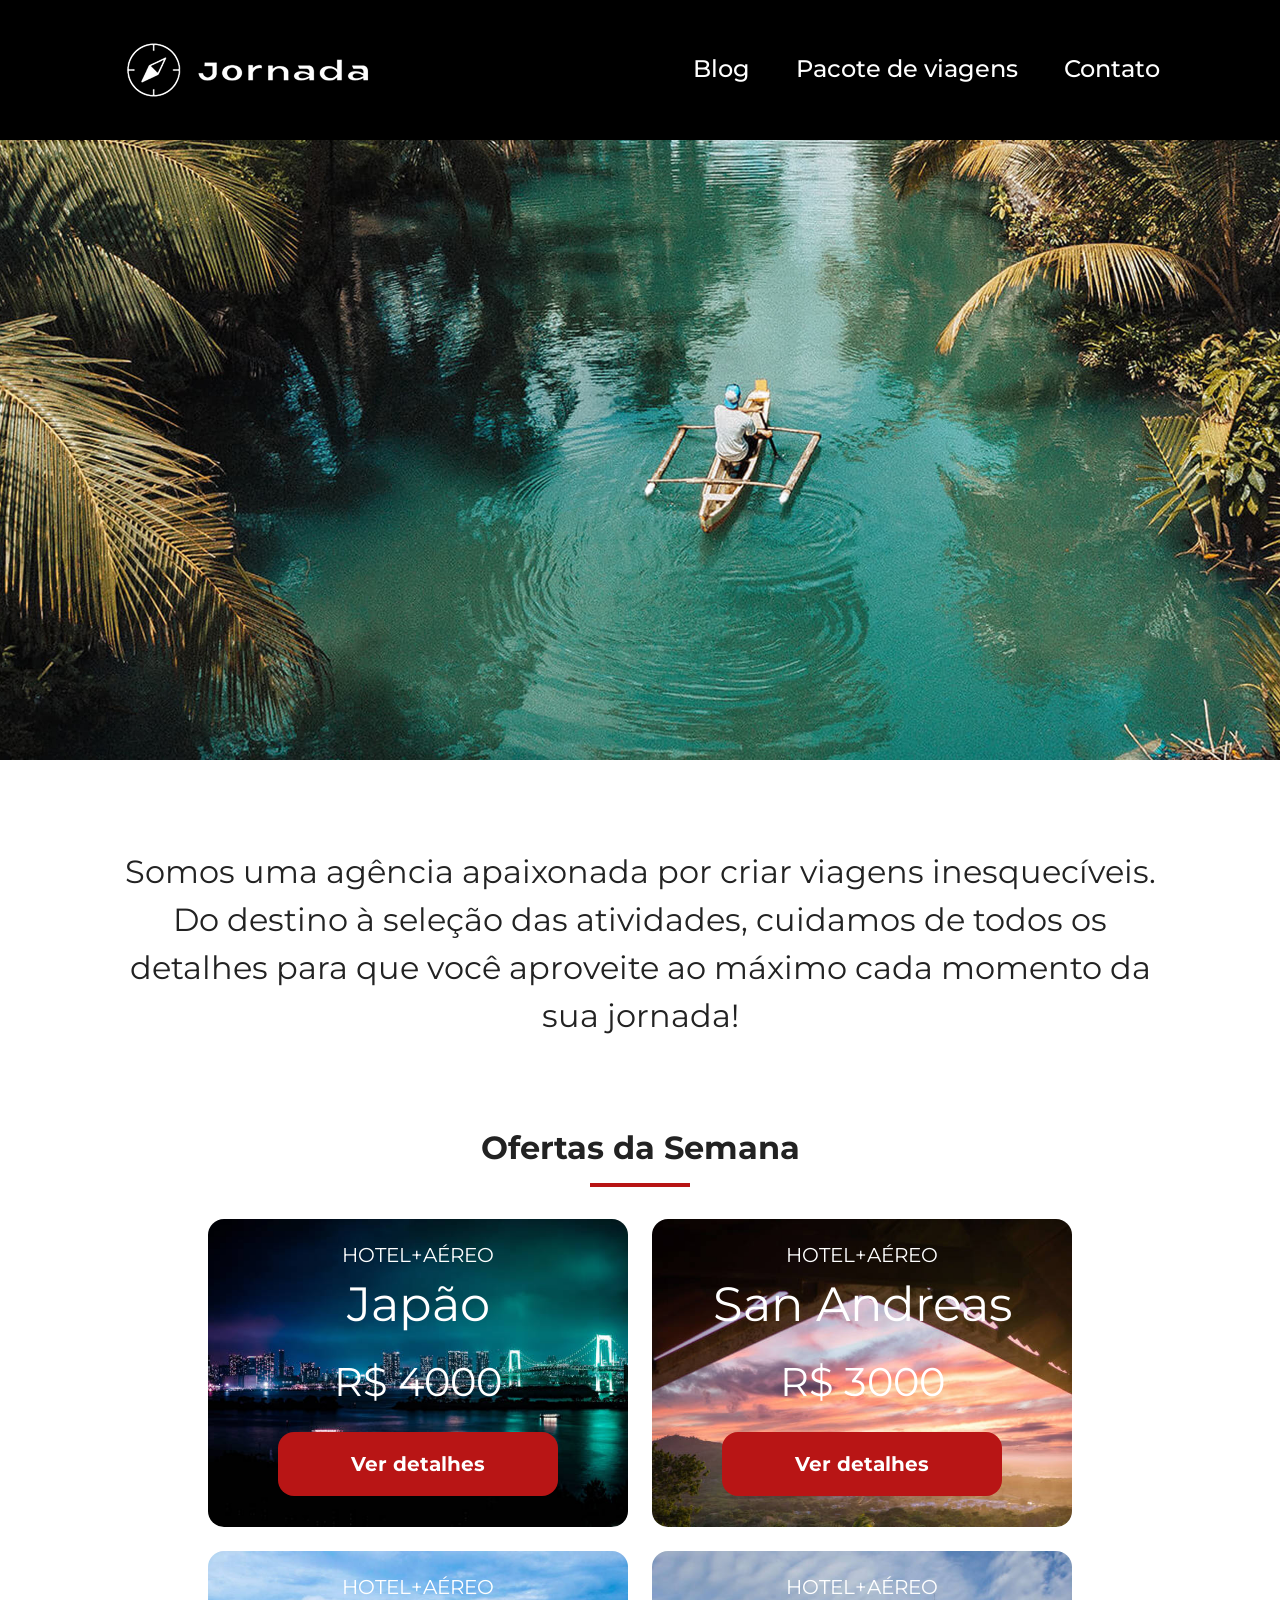
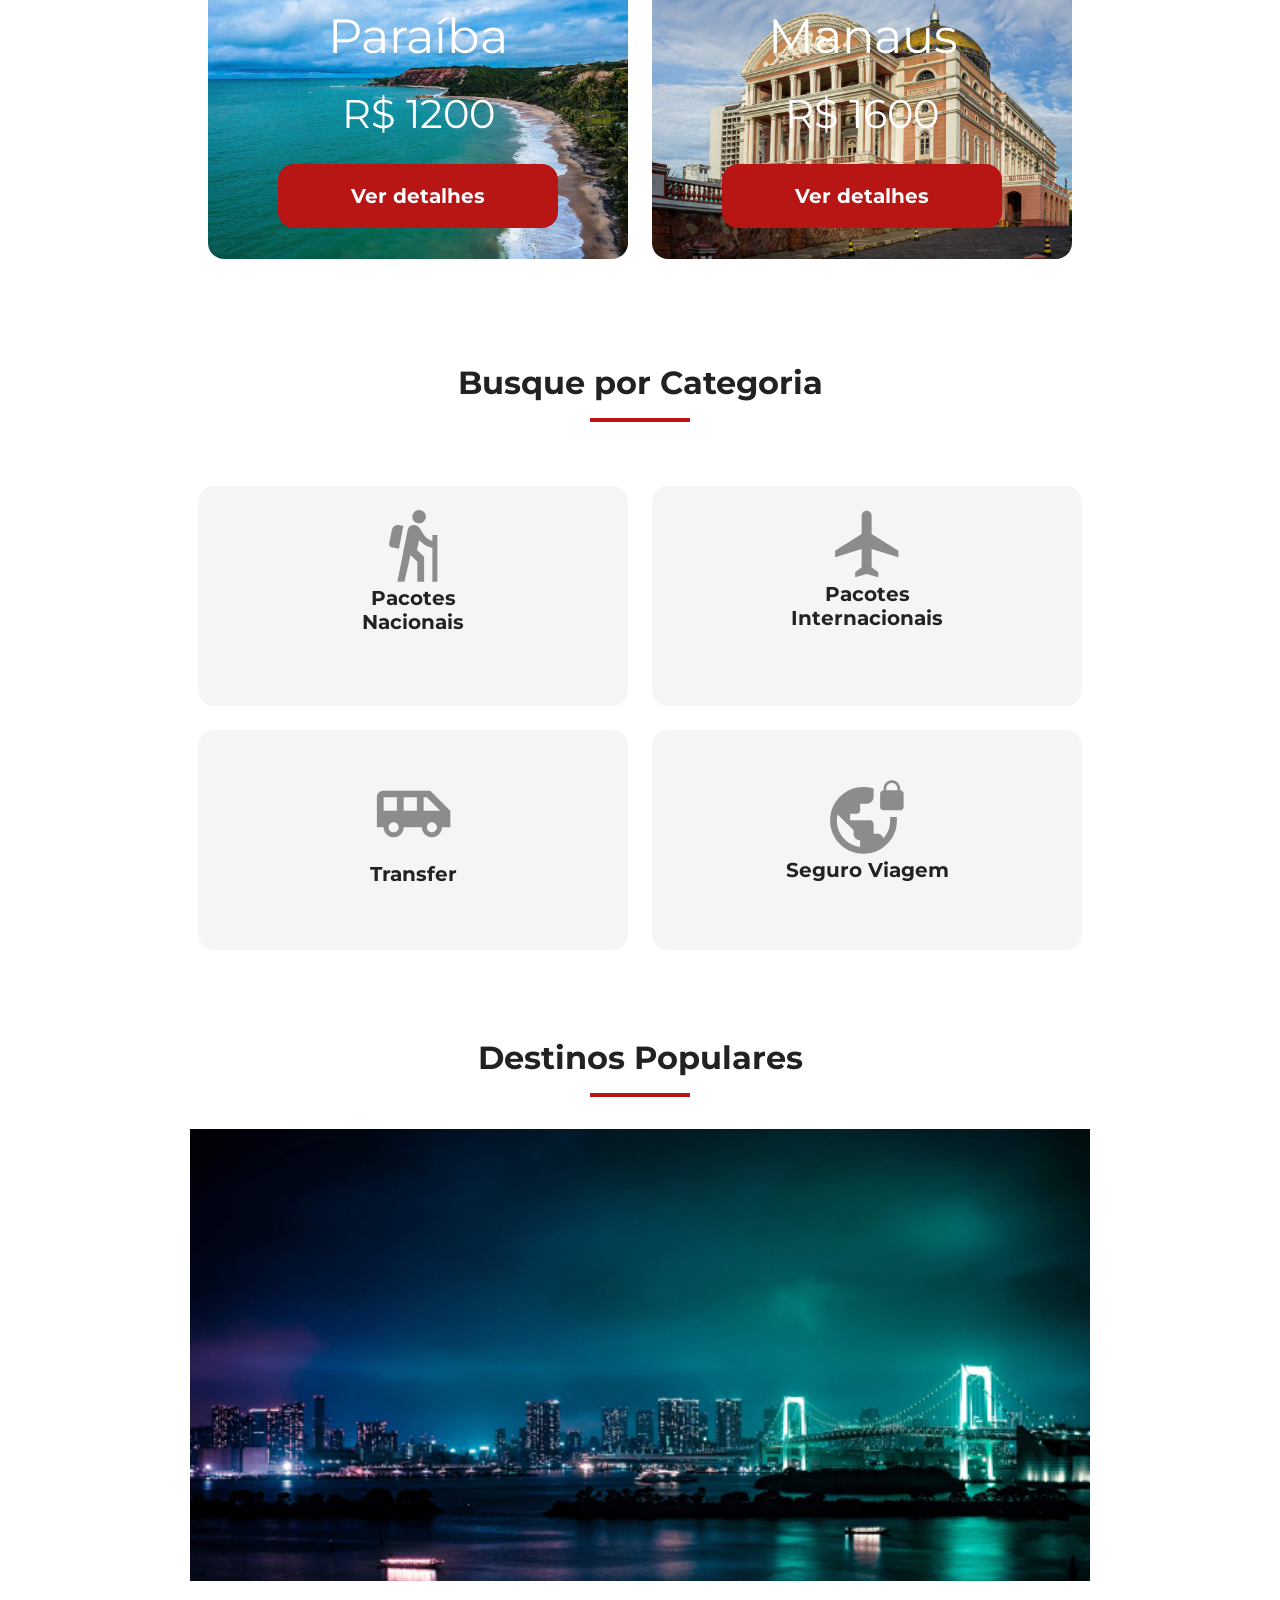
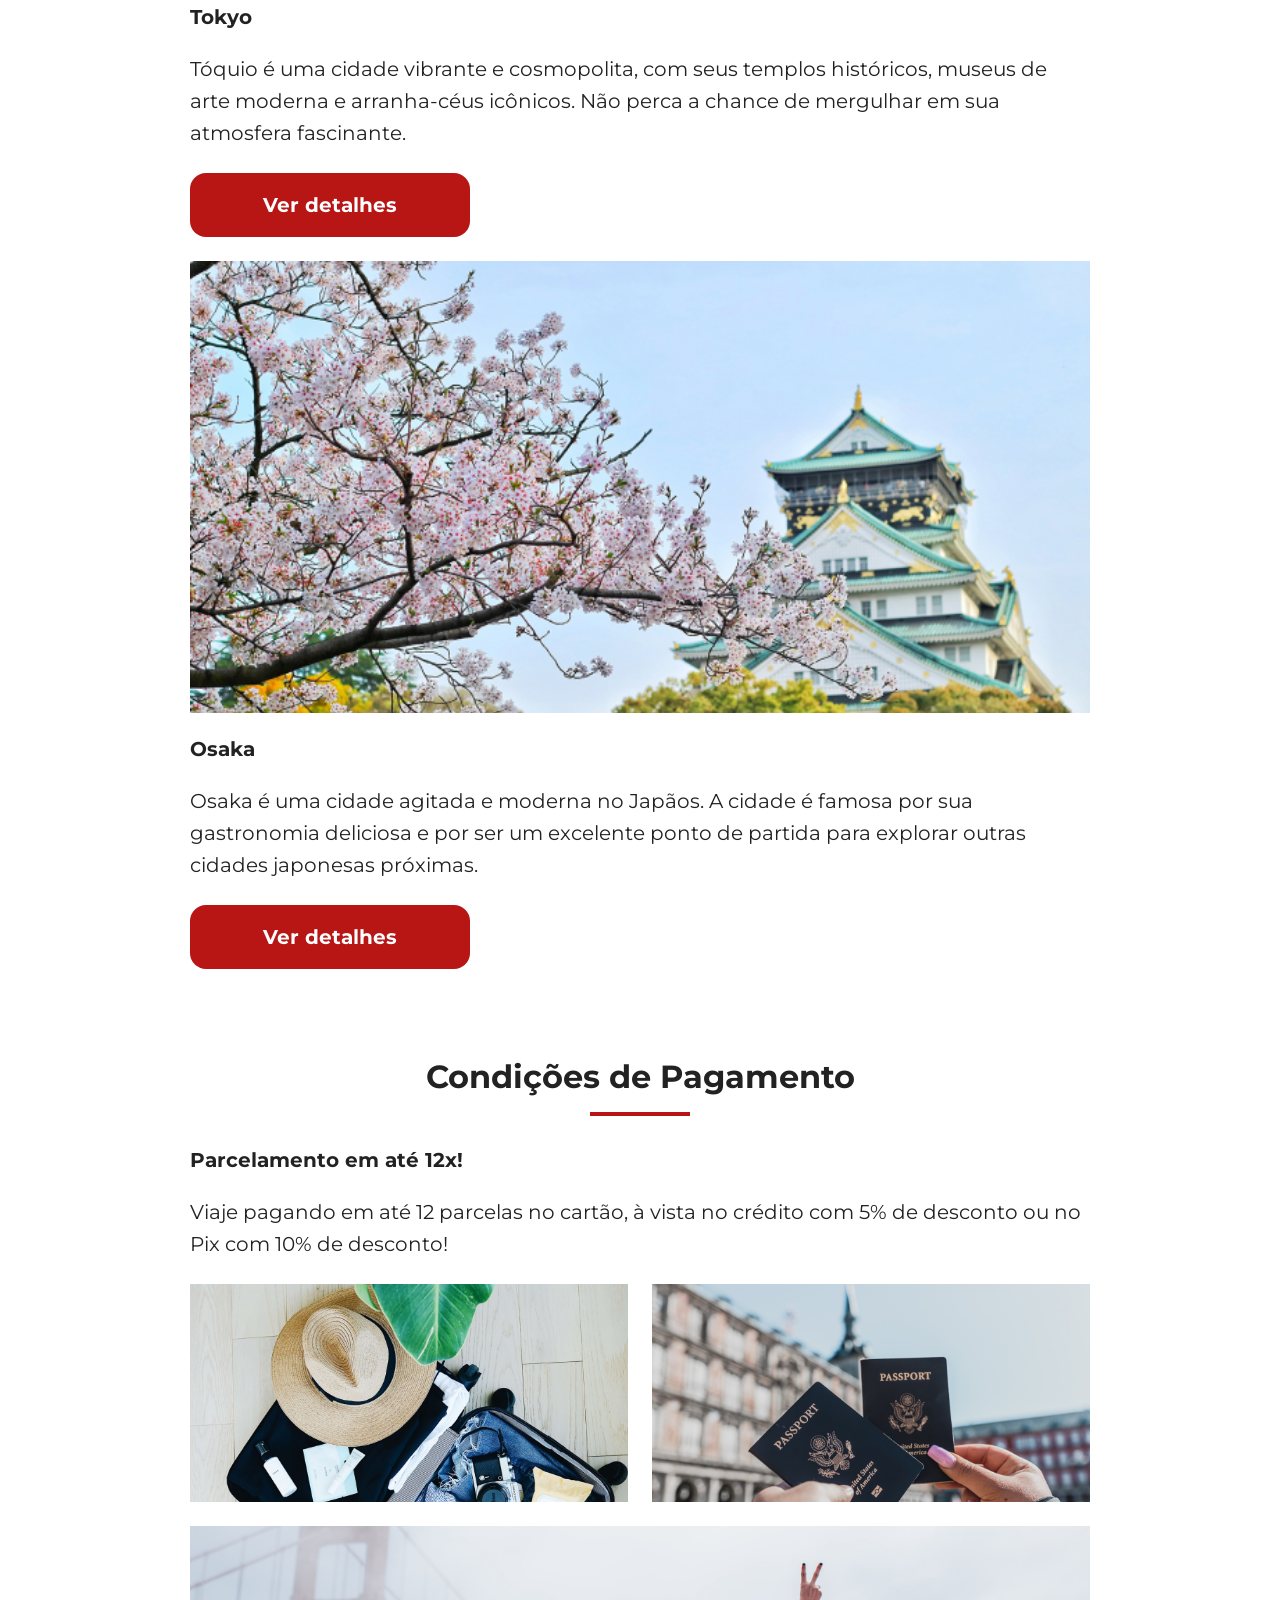
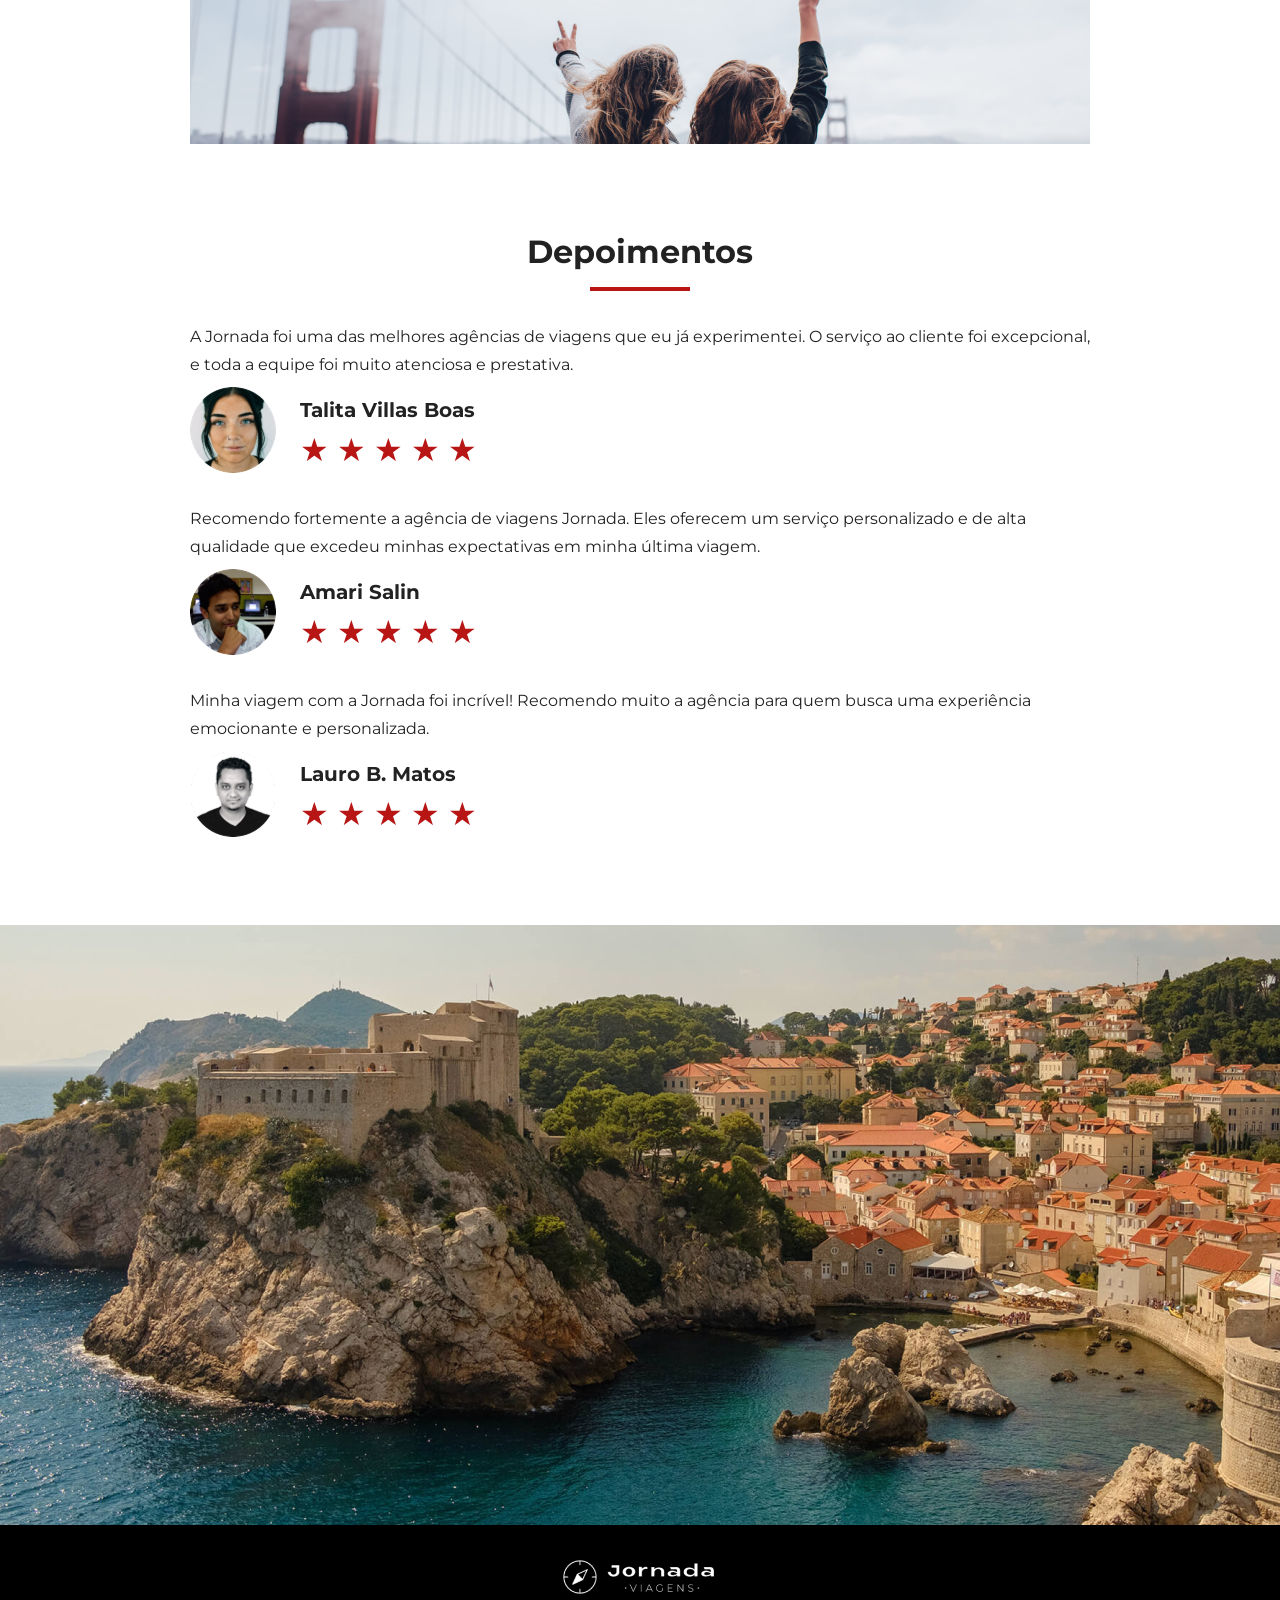
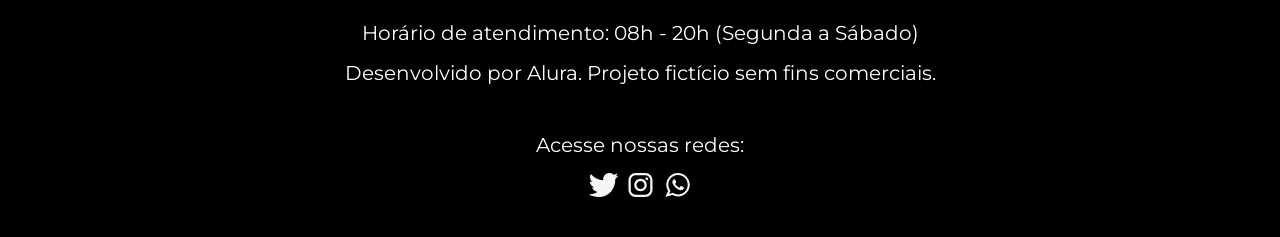
==== commit 7ca2fb7b: "Adiciona favicon" ====
--- a/index.html
+++ b/index.html
@@ -3,6 +3,8 @@
   <head>
     <meta charset="UTF-8" />
     <meta name="viewport" content="width=device-width, initial-scale=1.0" />
+
+    <link rel="icon" href="favico.svg" type="image/svg+xml" />
     <link rel="stylesheet" href="./css/style.css" />
     <title>Jornada Viagens</title>
   </head>
